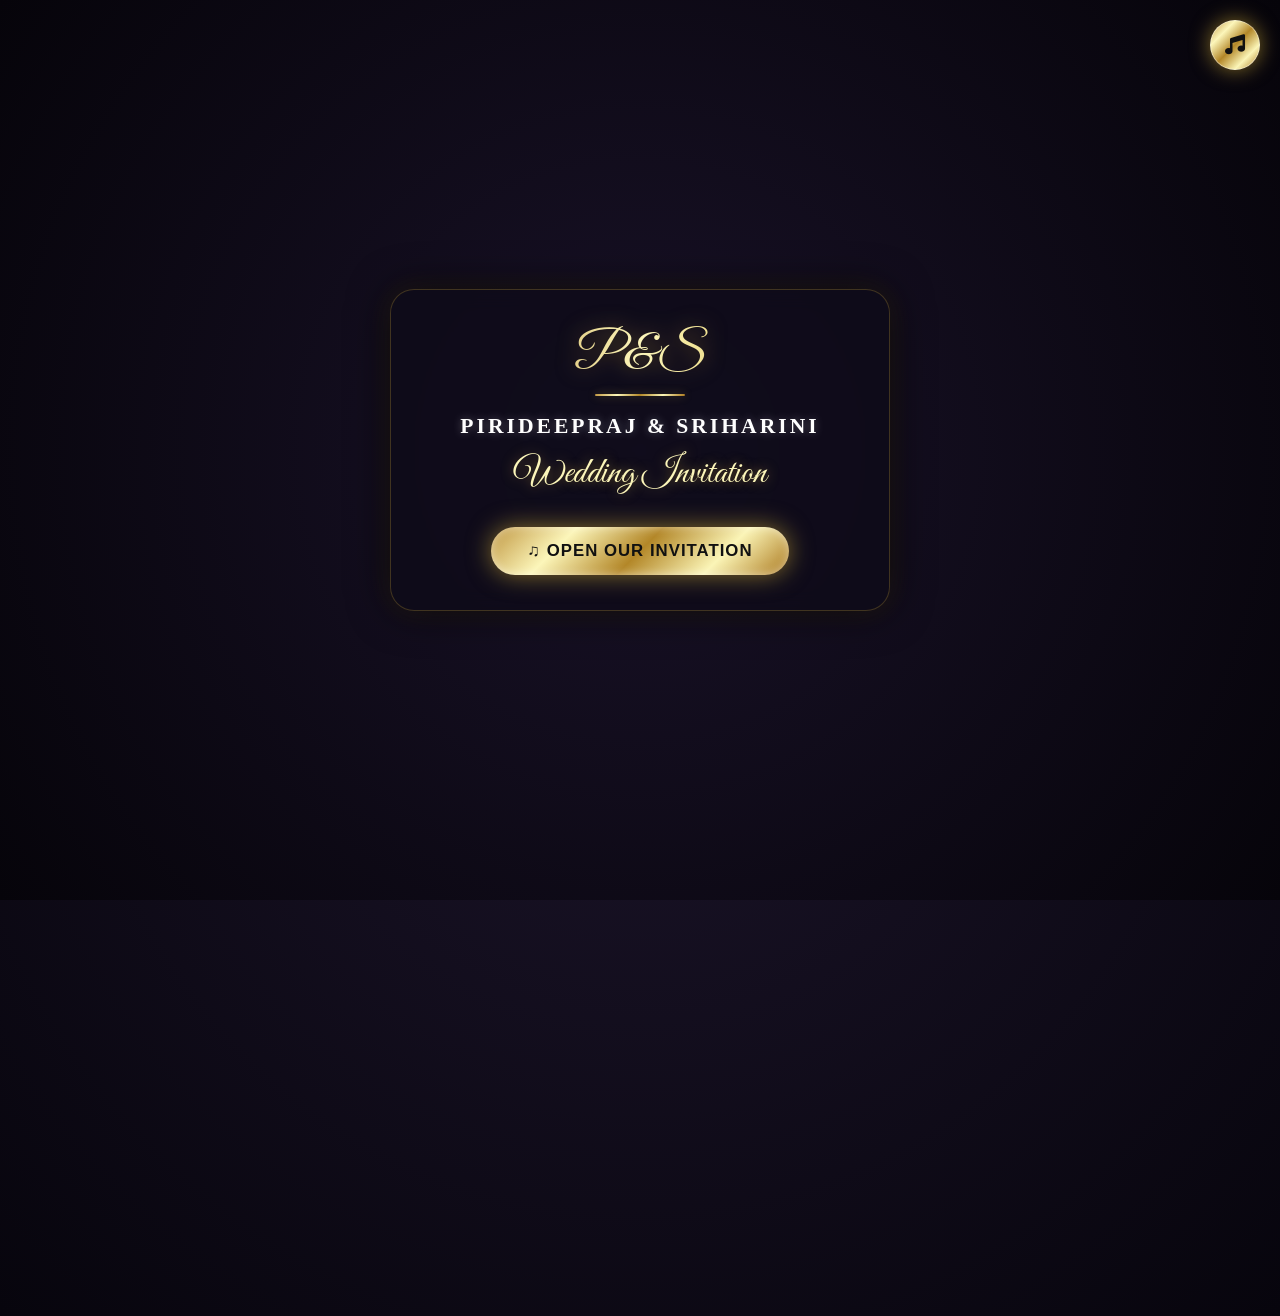
==== index.html @ b29e8da8 "Rename intex.html to index.html" ====
<!DOCTYPE html>
<html lang="en">
<head>
    <meta charset="UTF-8">
    <meta name="viewport" content="width=device-width, initial-scale=1.0">
    <title>PIRIDEEPRAJ & SRIHARINI Wedding Invitation</title>
    
    <!-- Font Awesome Icons -->
    <link rel="stylesheet" href="https://cdnjs.cloudflare.com/ajax/libs/font-awesome/6.4.0/css/all.min.css">
    
    <!-- Google Fonts -->
    <link rel="preconnect" href="https://fonts.googleapis.com">
    <link rel="preconnect" href="https://fonts.gstatic.com" crossorigin>
    <link href="https://fonts.googleapis.com/css2?family=Great+Vibes&display=swap" rel="stylesheet">
    <style>
        :root {
            --gold-primary: #d4af37;
            --gold-light: #fcf6ba;
            --gold-gradient: linear-gradient(135deg, #bf953f, #fcf6ba, #b38728, #fbf5b7, #aa771c);
            --gold-shimmer: linear-gradient(90deg, #aa771c 0%, #fcf6ba 25%, #d4af37 50%, #fcf6ba 75%, #aa771c 100%);
            --dark-bg: #07050d;
            --card-bg: rgba(18, 14, 32, 0.94);
            --text-color: #ffffff;
            --accent-red: #ff3366;
        }

        * {
            margin: 0;
            padding: 0;
            box-sizing: border-box;
        }

        body {
            font-family: 'Montserrat', sans-serif;
            background: radial-gradient(circle at center, #1b1429 0%, var(--dark-bg) 100%);
            color: var(--text-color);
            min-height: 100vh;
            display: flex;
            justify-content: center;
            align-items: center;
            position: relative;
            overflow-x: hidden;
            padding: 30px 15px;
        }

        /* Golden Particles Canvas */
        #petal-canvas {
            position: fixed;
            top: 0;
            left: 0;
            width: 100vw;
            height: 100vh;
            z-index: 1;
            pointer-events: none;
        }

        /* Floating Music Button */
        .music-btn {
            position: fixed;
            top: 20px;
            right: 20px;
            width: 50px;
            height: 50px;
            border-radius: 50%;
            background: var(--gold-gradient);
            border: 1px solid rgba(255, 255, 255, 0.4);
            color: #111;
            font-size: 1.25rem;
            cursor: pointer;
            box-shadow: 0 0 20px rgba(212, 175, 55, 0.6);
            z-index: 100;
            display: flex;
            align-items: center;
            justify-content: center;
            transition: transform 0.3s ease, box-shadow 0.3s ease;
        }

        .music-btn:hover {
            transform: scale(1.12);
            box-shadow: 0 0 30px rgba(252, 246, 186, 0.9);
        }

        .music-btn.playing i {
            animation: rotateMusic 3.5s linear infinite;
        }

        @keyframes rotateMusic {
            100% { transform: rotate(360deg); }
        }

        /* --------------------------------------------------
           1. OPENING COVER / INTRO SCREEN
        -------------------------------------------------- */
        #weddingIntro {
            position: fixed;
            top: 0;
            left: 0;
            width: 100vw;
            height: 100vh;
            background: radial-gradient(circle at center, #191228 0%, #06040a 100%);
            display: flex;
            justify-content: center;
            align-items: center;
            z-index: 50;
            transition: opacity 0.9s ease, visibility 0.9s ease;
        }

        #weddingIntro.hidden {
            opacity: 0;
            visibility: hidden;
            pointer-events: none;
        }

        .intro-box {
            text-align: center;
            padding: 35px 25px;
            max-width: 500px;
            width: 90%;
            animation: fadeInZoom 1.2s cubic-bezier(0.16, 1, 0.3, 1);
            border: 1px solid rgba(212, 175, 55, 0.25);
            background: rgba(14, 11, 25, 0.75);
            border-radius: 24px;
            backdrop-filter: blur(10px);
            box-shadow: 0 0 40px rgba(0, 0, 0, 0.8), 0 0 25px rgba(212, 175, 55, 0.15);
        }

        @keyframes fadeInZoom {
            from { opacity: 0; transform: scale(0.88); }
            to { opacity: 1; transform: scale(1); }
        }

        /* MEDIUM SIZE INITIALS */
        .intro-initials {
            font-family: 'Great Vibes', cursive;
            font-size: 3.2rem; /* Adjusted to perfect medium size */
            letter-spacing: 2px;
            background: var(--gold-shimmer);
            background-size: 200% auto;
            -webkit-background-clip: text;
            -webkit-text-fill-color: transparent;
            animation: goldFlow 4s linear infinite;
            filter: drop-shadow(0 0 10px rgba(212, 175, 55, 0.5));
            line-height: 1.2;
            margin-bottom: 8px;
        }

        .intro-gold-line {
            width: 90px;
            height: 1.5px;
            background: var(--gold-gradient);
            margin: 0 auto 18px auto;
            border-radius: 2px;
            box-shadow: 0 0 8px rgba(212, 175, 55, 0.4);
        }

        .intro-couple-names {
            font-family: 'Cinzel', serif;
            font-size: 1.35rem;
            letter-spacing: 3px;
            color: #ffffff;
            margin-bottom: 12px;
            font-weight: 700;
            text-shadow: 0 0 10px rgba(255, 255, 255, 0.3);
        }

        .intro-invitation-text {
            font-family: 'Great Vibes', cursive;
            font-size: 2.3rem;
            color: var(--gold-light);
            margin-bottom: 30px;
            text-shadow: 0 0 12px rgba(212, 175, 55, 0.5);
        }

        .open-invite-btn {
            background: var(--gold-gradient);
            color: #111;
            border: none;
            padding: 14px 36px;
            font-size: 1.05rem;
            font-weight: 700;
            border-radius: 40px;
            cursor: pointer;
            box-shadow: 0 0 25px rgba(212, 175, 55, 0.6), inset 0 0 10px rgba(255, 255, 255, 0.5);
            transition: all 0.35s ease;
            font-family: 'Montserrat', sans-serif;
            letter-spacing: 1px;
            text-transform: uppercase;
        }

        .open-invite-btn:hover {
            transform: scale(1.06) translateY(-2px);
            box-shadow: 0 0 40px rgba(252, 246, 186, 0.95);
        }

        /* --------------------------------------------------
           2. MAIN INVITATION CARD
        -------------------------------------------------- */
        .card {
            position: relative;
            z-index: 10;
            width: 100%;
            max-width: 580px;
            background: var(--card-bg);
            backdrop-filter: blur(16px);
            -webkit-backdrop-filter: blur(16px);
            border: 1.5px solid rgba(212, 175, 55, 0.4);
            border-radius: 24px;
            padding: 45px 25px;
            text-align: center;
            box-shadow: 0 20px 50px rgba(0, 0, 0, 0.85), 0 0 35px rgba(212, 175, 55, 0.25);
            opacity: 0;
            transform: translateY(35px);
            transition: opacity 1s ease 0.3s, transform 1s ease 0.3s;
        }

        .card.show {
            opacity: 1;
            transform: translateY(0);
        }

        .WELCOME {
            font-family: 'Cinzel', serif;
            letter-spacing: 6px;
            font-size: 1.1rem;
            color: var(--gold-light);
            margin-bottom: 15px;
            text-shadow: 0 0 10px rgba(212, 175, 55, 0.4);
        }

        .initials-badge {
            display: inline-flex;
            align-items: center;
            gap: 16px;
            font-family: 'Cinzel', serif;
            font-size: 2.2rem;
            font-weight: 900;
            background: var(--gold-shimmer);
            background-size: 200% auto;
            -webkit-background-clip: text;
            -webkit-text-fill-color: transparent;
            animation: goldFlow 3s linear infinite;
            margin-bottom: 25px;
        }

        /* COUPLE NAME: GOLD SHOWER GLOW & WAVE ANIMATION */
        .couple-name {
            font-family: 'Cinzel', serif;
            font-size: 1.75rem;
            font-weight: 700;
            letter-spacing: 2px;
            display: inline-block;
            background: var(--gold-shimmer);
            background-size: 200% auto;
            -webkit-background-clip: text;
            -webkit-text-fill-color: transparent;
            animation: goldFlow 4s linear infinite, waveMotion 3s ease-in-out infinite alternate;
            filter: drop-shadow(0 0 12px rgba(212, 175, 55, 0.75));
        }

        .couple-details h1:nth-of-type(2) {
            animation-delay: 0.5s;
        }

        @keyframes waveMotion {
            0% {
                transform: translateY(0px) scale(1);
            }
            50% {
                transform: translateY(-4px) scale(1.02);
            }
            100% {
                transform: translateY(2px) scale(0.99);
            }
        }

        @keyframes goldFlow {
            0% { background-position: 0% center; }
            100% { background-position: 200% center; }
        }

        .job-title {
            font-size: 0.85rem;
            letter-spacing: 3px;
            color: #d1c7e0;
            margin-top: 6px;
            font-weight: 500;
        }

        /* HEART ICON: LIGHT BLINK & PULSE */
        .heart-icon, .heart {
            color: var(--accent-red);
            display: inline-block;
            animation: heartLightBlink 1.4s infinite ease-in-out;
        }

        .heart-icon {
            font-size: 1.5rem;
        }

        .heart-divider {
            margin: 18px 0;
        }

        .heart-divider .heart {
            font-size: 1.8rem;
        }

        @keyframes heartLightBlink {
            0%, 100% {
                opacity: 0.35;
                transform: scale(0.92);
                filter: drop-shadow(0 0 2px rgba(255, 51, 102, 0.3));
            }
            50% {
                opacity: 1;
                transform: scale(1.25);
                filter: drop-shadow(0 0 14px #ff3366) drop-shadow(0 0 25px rgba(255, 100, 150, 0.8));
            }
        }

        .divider {
            border: none;
            height: 1px;
            background: linear-gradient(90deg, transparent, rgba(212, 175, 55, 0.7), transparent);
            margin: 28px 0;
        }

        .wedding-date {
            font-family: 'Cinzel', serif;
            font-size: 1.4rem;
            color: #fff;
            margin-bottom: 22px;
            letter-spacing: 2px;
            text-shadow: 0 0 12px rgba(255, 255, 255, 0.4);
        }

        /* Countdown */
        .countdown {
            display: flex;
            justify-content: center;
            gap: 14px;
            margin-bottom: 30px;
        }

        .time-block {
            text-align: center;
        }

        .circle {
            width: 65px;
            height: 65px;
            border-radius: 50%;
            border: 2px solid var(--gold-primary);
            background: rgba(10, 7, 20, 0.65);
            display: flex;
            justify-content: center;
            align-items: center;
            font-size: 1.3rem;
            font-weight: 700;
            color: var(--gold-light);
            box-shadow: 0 0 15px rgba(212, 175, 55, 0.35), inset 0 0 8px rgba(212, 175, 55, 0.2);
        }

        .time-block p {
            font-size: 0.72rem;
            margin-top: 8px;
            color: #ccc;
            text-transform: uppercase;
            letter-spacing: 1.5px;
        }

        /* Celebration Timeline */
        .celebration h2 {
            font-family: 'Cinzel', serif;
            color: var(--gold-light);
            font-size: 1.45rem;
            margin-bottom: 22px;
            letter-spacing: 1.5px;
        }

        .events-grid {
            display: flex;
            flex-direction: column;
            gap: 15px;
            margin-bottom: 30px;
        }

        .event-card {
            background: rgba(255, 255, 255, 0.03);
            border: 1px solid rgba(212, 175, 55, 0.3);
            border-radius: 14px;
            padding: 18px;
            transition: all 0.3s ease;
        }

        .event-card:hover {
            transform: translateY(-3px);
            border-color: var(--gold-light);
            background: rgba(212, 175, 55, 0.06);
            box-shadow: 0 6px 20px rgba(212, 175, 55, 0.2);
        }

        .event-card h3 {
            font-family: 'Cinzel', serif;
            color: var(--gold-primary);
            font-size: 1.15rem;
            margin-bottom: 6px;
        }

        .event-date {
            font-size: 0.92rem;
            color: #f0f0f0;
            font-weight: 500;
        }

        .event-time {
            font-size: 0.85rem;
            color: #bbb;
            margin-top: 4px;
        }

        /* Action Buttons */
        .actions {
            display: flex;
            flex-wrap: wrap;
            justify-content: center;
            gap: 14px;
            margin-bottom: 30px;
        }

        .btn {
            display: inline-flex;
            align-items: center;
            gap: 10px;
            text-decoration: none;
            padding: 13px 24px;
            border-radius: 30px;
            font-size: 0.9rem;
            font-weight: 600;
            transition: all 0.3s ease;
            border: 1.5px solid var(--gold-primary);
            color: var(--gold-light);
            background: rgba(0, 0, 0, 0.3);
            box-shadow: 0 0 10px rgba(212, 175, 55, 0.2);
        }

        .btn:hover {
            background: var(--gold-primary);
            color: #0d0c1d;
            box-shadow: 0 0 20px rgba(212, 175, 55, 0.6);
            transform: translateY(-2px);
        }

        .rsvp-btn {
            border-color: #25d366;
            color: #25d366;
            box-shadow: 0 0 10px rgba(37, 211, 102, 0.2);
        }

        .rsvp-btn:hover {
            background: #25d366;
            color: #fff;
            box-shadow: 0 0 20px rgba(37, 211, 102, 0.6);
        }

        .calendar-btn {
            margin-bottom: 28px;
        }

        /* FOOTER & INFINITY EMOJI GOLDEN FLOW */
        footer {
            border-top: 1px solid rgba(212, 175, 55, 0.25);
            padding-top: 22px;
        }

        .infinity-symbol {
            display: inline-block;
            font-size: 2.2rem;
            margin-bottom: 6px;
            background: var(--gold-shimmer);
            background-size: 200% auto;
            -webkit-background-clip: text;
            -webkit-text-fill-color: transparent;
            animation: goldFlow 3s linear infinite, infinityPulse 2.5s ease-in-out infinite;
            filter: drop-shadow(0 0 12px rgba(212, 175, 55, 0.8));
        }

        @keyframes infinityPulse {
            0%, 100% {
                transform: scale(1);
            }
            50% {
                transform: scale(1.15) rotate(5deg);
            }
        }

        footer h3 {
            font-family: 'Cinzel', serif;
            font-size: 1rem;
            color: var(--gold-light);
            letter-spacing: 2px;
        }
    </style>
</head>
<body>

    <!-- Canvas for Golden Particles & Rose Petals -->
    <canvas id="petal-canvas"></canvas>

    <!-- Background Audio -->
    <audio id="weddingAudio" loop preload="auto">
        <source src="Anbil-Avan.mp3" type="audio/mpeg">
    </audio>

    <!-- Floating Music Button -->
    <button id="musicToggle" class="music-btn" aria-label="Toggle Music">
        <i id="musicIcon" class="fa-solid fa-music"></i>
    </button>

    <!-- 1. FULLSCREEN INTRO / OPENING SCREEN -->
    <div id="weddingIntro">
        <div class="intro-box">
            <div class="intro-initials">P&S</div>
            <div class="intro-gold-line"></div>
            <div class="intro-couple-names">PIRIDEEPRAJ & SRIHARINI</div>
            <div class="intro-invitation-text">Wedding Invitation</div>
            <button id="openInviteBtn" class="open-invite-btn">
                ♫ Open Our Invitation
            </button>
        </div>
    </div>

    <!-- 2. MAIN INVITATION CARD -->
    <main class="card" id="mainCard">
        <p class="WELCOME">WELCOME</p>

        <div class="initials-badge">
            <span>P</span>
            <i class="fa-solid fa-heart heart-icon"></i>
            <span>S</span>
        </div>

        <div class="couple-details">
            <h1 class="couple-name">PIRIDEEPRAJ K</h1>
            <p class="job-title">MCA, SOFTWARE ENGINEER</p>

            <div class="heart-divider">
                <span class="heart">♥</span>
            </div>

            <h1 class="couple-name">SRIHARINI R</h1>
            <p class="job-title">BCA</p>
        </div>

        <hr class="divider">
        
        <h2 class="wedding-date">00, 2026</h2>

        <!-- Countdown -->
        <div class="countdown">
            <div class="time-block">
                <div class="circle"><span id="days">00</span></div>
                <p>Days</p>
            </div>
            <div class="time-block">
                <div class="circle"><span id="hours">00</span></div>
                <p>Hours</p>
            </div>
            <div class="time-block">
                <div class="circle"><span id="minutes">00</span></div>
                <p>Minutes</p>
            </div>
            <div class="time-block">
                <div class="circle"><span id="seconds">00</span></div>
                <p>Seconds</p>
            </div>
        </div>

        <a href="https://calendar.google.com/calendar/render?action=TEMPLATE&text=Wedding+of+PIRIDEEPRAJ+%26+SRIHARINI&dates=20261120T090000/20261120T100000&details=Join+us+for+our+wedding+celebration!&location=Vallakottai+Murugan+Temple" class="btn calendar-btn" target="_blank">
            <i class="fa-regular fa-calendar-plus"></i> Add to Calendar
        </a>

        <!-- Timeline -->
        <section class="celebration">
            <h2>The Celebration</h2>
            <div class="events-grid">
                <div class="event-card">
                    <h3>Pandhakkal</h3>
                    <p class="event-date">00, 2026</p>
                    <p class="event-time">00:00 AM Onwards</p>
                </div>
                <div class="event-card">
                    <h3>Reception</h3>
                    <p class="event-date">00, 2026</p>
                    <p class="event-time">00:00 PM Onwards</p>
                </div>
                <div class="event-card">
                    <h3>Muhurtham</h3>
                    <p class="event-date">00, 2026</p>
                    <p class="event-time">00:00 AM - 00:00 AM</p>
                </div>
            </div>
        </section>

        <!-- Actions -->
        <div class="actions">
            <a href="https://maps.app.goo.gl/T8JEioCt95yrNH8LA" class="btn" target="_blank">
                <i class="fa-solid fa-location-dot"></i> Get Directions
            </a>
            <a href="https://wa.me/916379342174?text=Hi%20Pirideepraj%20%26%20Sriharini%21%20I%20am%20delighted%20to%20attend%20your%20wedding%21%20See%20you%20there." class="btn rsvp-btn" target="_blank">
                <i class="fa-brands fa-whatsapp"></i> Contact (WhatsApp)
            </a>
        </div>

        <footer>
            <div class="infinity-symbol">♾️</div>
            <h4>we con't wait celebrate with you!</h4>
            <h3>PIRIDEEPRAJ <span class="heart" style="font-size: 1rem;">❤️</span> SRIHARINI</h3>
        </footer>
    </main>

    <!-- JavaScript -->
    <script>
        document.addEventListener('DOMContentLoaded', () => {
            // --------------------------------------------------
            // 1. Golden Particles & Petal Rain
            // --------------------------------------------------
            const canvas = document.getElementById('petal-canvas');
            const ctx = canvas.getContext('2d');

            function resizeCanvas() {
                canvas.width = window.innerWidth;
                canvas.height = window.innerHeight;
            }
            resizeCanvas();
            window.addEventListener('resize', resizeCanvas);

            const particles = [];
            const particleCount = 85;

            class Particle {
                constructor() {
                    this.reset(true);
                }

                reset(initial = false) {
                    this.x = Math.random() * canvas.width;
                    this.y = initial ? Math.random() * canvas.height : -20;
                    this.size = Math.random() * 4.5 + 2;
                    this.speedY = Math.random() * 1.5 + 0.8;
                    this.speedX = Math.random() * 1 - 0.5;
                    this.opacity = Math.random() * 0.75 + 0.25;
                    this.rotation = Math.random() * 360;
                    this.rotationSpeed = Math.random() * 2 - 1;
                    this.isPetal = Math.random() > 0.72;
                }

                update() {
                    this.y += this.speedY;
                    this.x += Math.sin(this.y * 0.015) * 0.8 + this.speedX;
                    this.rotation += this.rotationSpeed;

                    if (this.y > canvas.height + 20) {
                        this.reset(false);
                    }
                }

                draw() {
                    ctx.save();
                    ctx.translate(this.x, this.y);
                    ctx.rotate((this.rotation * Math.PI) / 180);
                    ctx.globalAlpha = this.opacity;

                    if (this.isPetal) {
                        ctx.fillStyle = '#ff3366';
                        ctx.beginPath();
                        ctx.moveTo(0, 0);
                        ctx.bezierCurveTo(-this.size, -this.size * 1.5, -this.size * 2, this.size, 0, this.size * 2);
                        ctx.bezierCurveTo(this.size * 2, this.size, this.size, -this.size * 1.5, 0, 0);
                        ctx.fill();
                    } else {
                        const gradient = ctx.createRadialGradient(0, 0, 0, 0, 0, this.size);
                        gradient.addColorStop(0, '#ffffff');
                        gradient.addColorStop(0.35, '#fcf6ba');
                        gradient.addColorStop(0.7, '#d4af37');
                        gradient.addColorStop(1, 'rgba(212, 175, 55, 0)');

                        ctx.fillStyle = gradient;
                        ctx.beginPath();
                        ctx.arc(0, 0, this.size, 0, Math.PI * 2);
                        ctx.fill();
                    }

                    ctx.restore();
                }
            }

            for (let i = 0; i < particleCount; i++) {
                particles.push(new Particle());
            }

            function animate() {
                ctx.clearRect(0, 0, canvas.width, canvas.height);
                particles.forEach(p => {
                    p.update();
                    p.draw();
                });
                requestAnimationFrame(animate);
            }
            animate();

            // --------------------------------------------------
            // 2. Audio & Intro Handling
            // --------------------------------------------------
            const introScreen = document.getElementById('weddingIntro');
            const mainCard = document.getElementById('mainCard');
            const openBtn = document.getElementById('openInviteBtn');
            const audio = document.getElementById('weddingAudio');
            const musicBtn = document.getElementById('musicToggle');

            function playMusic() {
                if (audio) {
                    audio.play().then(() => {
                        musicBtn.classList.add('playing');
                    }).catch(err => {
                        console.warn("Audio autoplay blocked:", err);
                    });
                }
            }

            openBtn.addEventListener('click', () => {
                introScreen.classList.add('hidden');
                mainCard.classList.add('show');
                playMusic();
            });

            musicBtn.addEventListener('click', () => {
                if (!audio) return;
                if (audio.paused) {
                    playMusic();
                } else {
                    audio.pause();
                    musicBtn.classList.remove('playing');
                }
            });

            // --------------------------------------------------
            // 3. Target Date Countdown (2026-11-20)
            // --------------------------------------------------
            const targetDate = new Date('2026-11-20T09:00:00').getTime();

            function updateTimer() {
                const now = new Date().getTime();
                const diff = targetDate - now;

                if (diff > 0) {
                    const d = Math.floor(diff / (1000 * 60 * 60 * 24));
                    const h = Math.floor((diff % (1000 * 60 * 60 * 24)) / (1000 * 60 * 60));
                    const m = Math.floor((diff % (1000 * 60 * 60)) / (1000 * 60));
                    const s = Math.floor((diff % (1000 * 60)) / 1000);

                    document.getElementById('days').innerText = String(d).padStart(2, '0');
                    document.getElementById('hours').innerText = String(h).padStart(2, '0');
                    document.getElementById('minutes').innerText = String(m).padStart(2, '0');
                    document.getElementById('seconds').innerText = String(s).padStart(2, '0');
                } else {
                    document.getElementById('days').innerText = '00';
                    document.getElementById('hours').innerText = '00';
                    document.getElementById('minutes').innerText = '00';
                    document.getElementById('seconds').innerText = '00';
                }
            }

            setInterval(updateTimer, 1000);
            updateTimer();
        });
    </script>
</body>
</html>
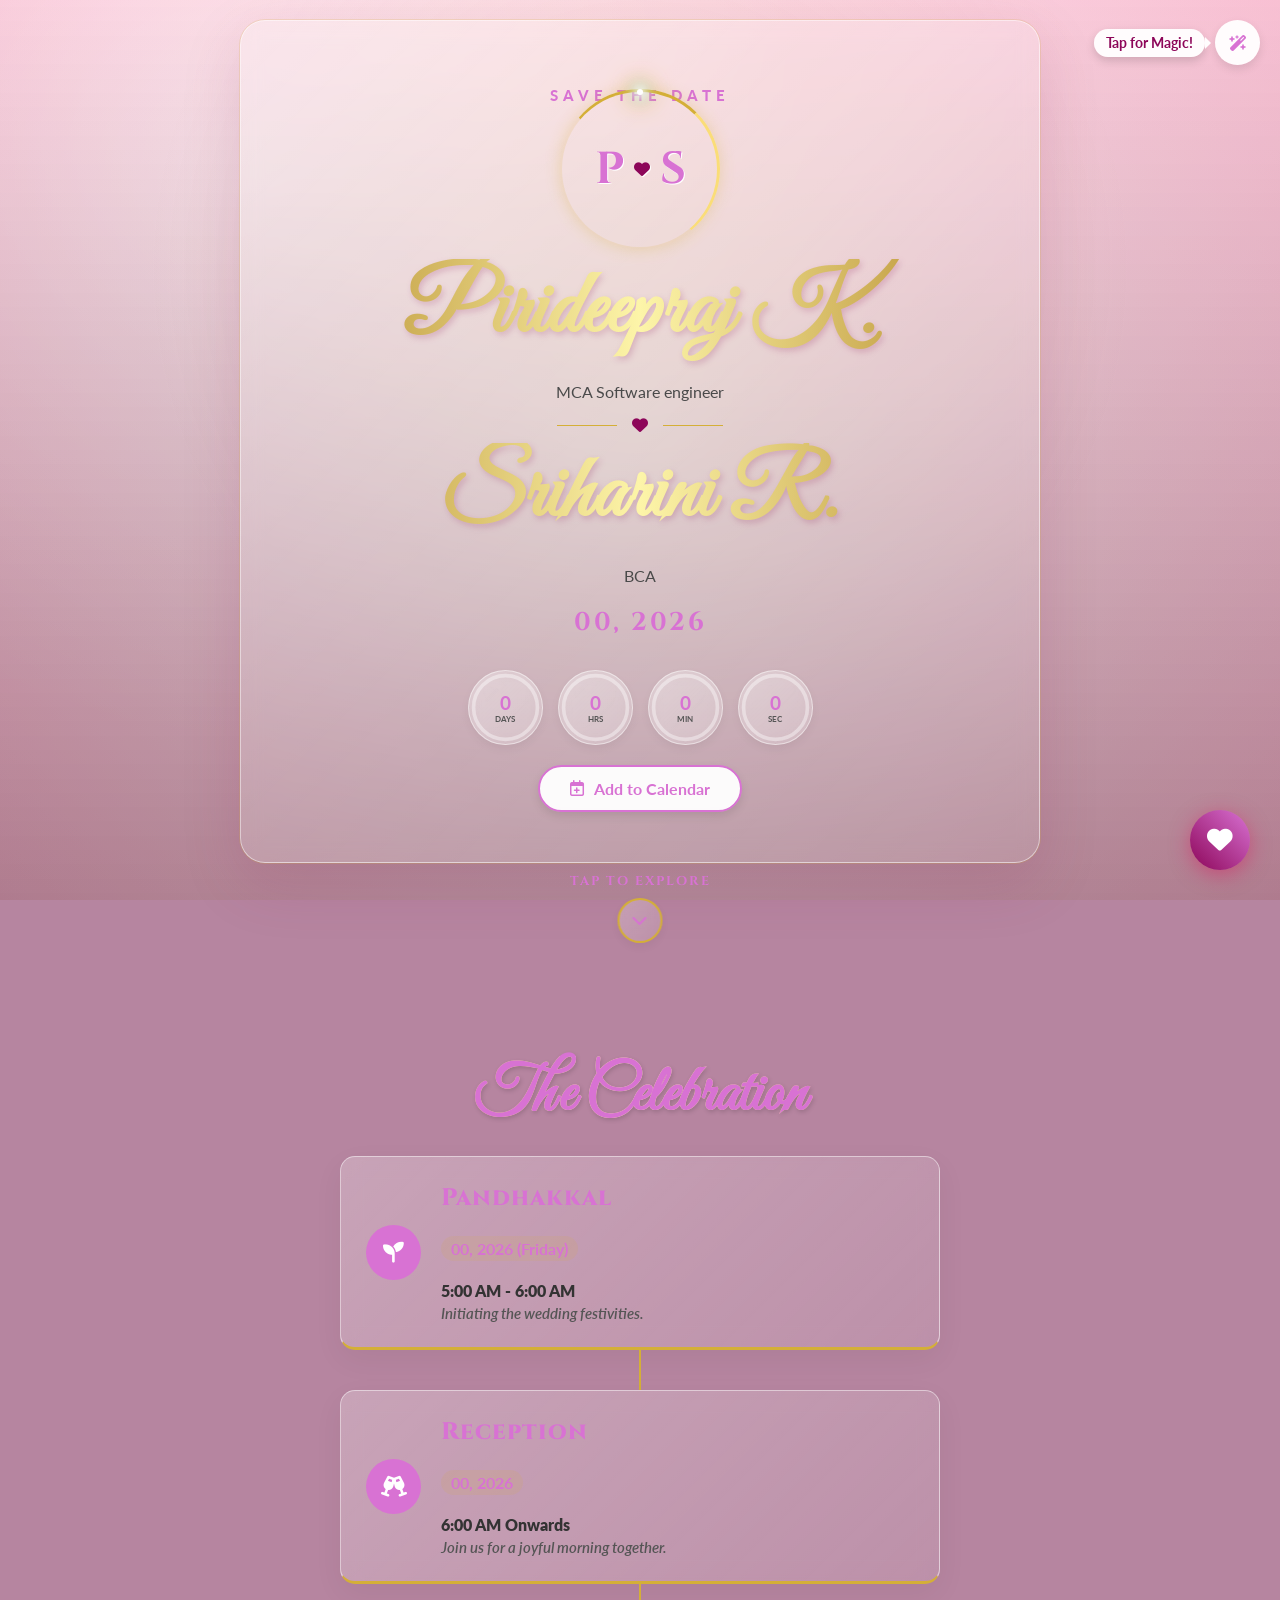
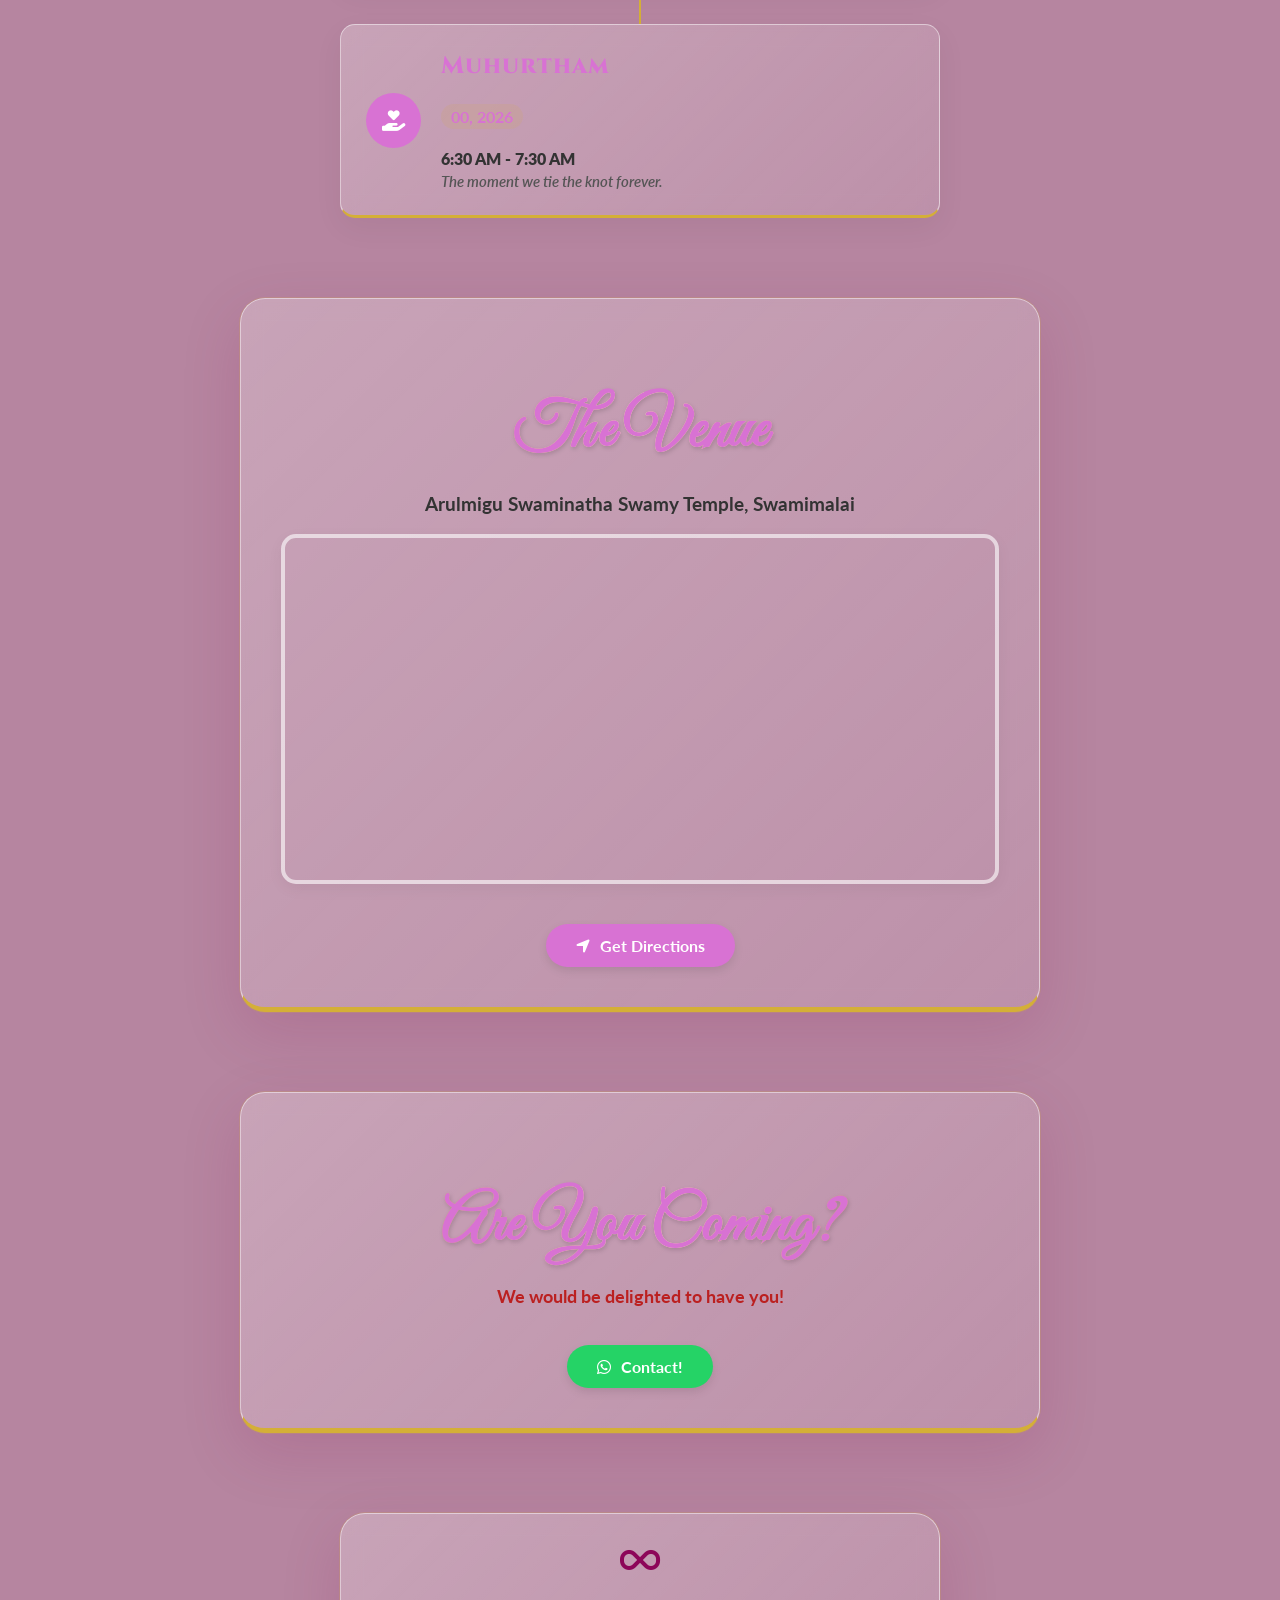
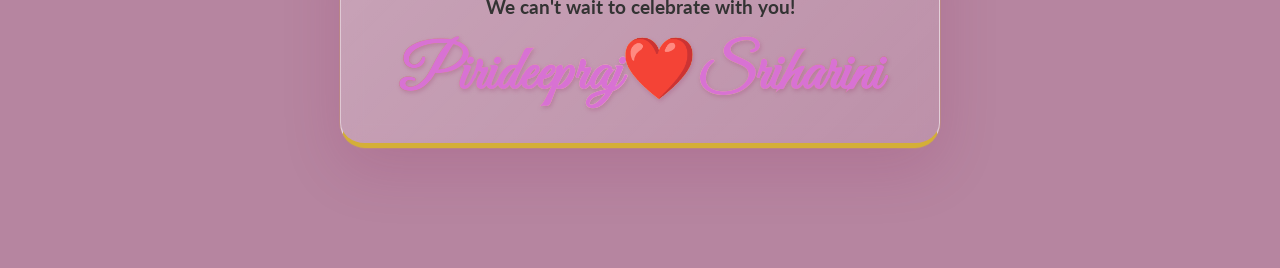
==== commit f223956a: "Add files via upload" ====
--- a/index.html
+++ b/index.html
@@ -1,779 +1,358 @@
-<!DOCTYPE html>
-<html lang="en">
-<head>
-    <meta charset="UTF-8">
-    <meta name="viewport" content="width=device-width, initial-scale=1.0">
-    <title>PIRIDEEPRAJ & SRIHARINI Wedding Invitation</title>
-    
-    <!-- Font Awesome Icons -->
-    <link rel="stylesheet" href="https://cdnjs.cloudflare.com/ajax/libs/font-awesome/6.4.0/css/all.min.css">
-    
-    <!-- Google Fonts -->
-    <link rel="preconnect" href="https://fonts.googleapis.com">
-    <link rel="preconnect" href="https://fonts.gstatic.com" crossorigin>
-    <link href="https://fonts.googleapis.com/css2?family=Great+Vibes&display=swap" rel="stylesheet">
-    <style>
-        :root {
-            --gold-primary: #d4af37;
-            --gold-light: #fcf6ba;
-            --gold-gradient: linear-gradient(135deg, #bf953f, #fcf6ba, #b38728, #fbf5b7, #aa771c);
-            --gold-shimmer: linear-gradient(90deg, #aa771c 0%, #fcf6ba 25%, #d4af37 50%, #fcf6ba 75%, #aa771c 100%);
-            --dark-bg: #07050d;
-            --card-bg: rgba(18, 14, 32, 0.94);
-            --text-color: #ffffff;
-            --accent-red: #ff3366;
-        }
-
-        * {
-            margin: 0;
-            padding: 0;
-            box-sizing: border-box;
-        }
-
-        body {
-            font-family: 'Montserrat', sans-serif;
-            background: radial-gradient(circle at center, #1b1429 0%, var(--dark-bg) 100%);
-            color: var(--text-color);
-            min-height: 100vh;
-            display: flex;
-            justify-content: center;
-            align-items: center;
-            position: relative;
-            overflow-x: hidden;
-            padding: 30px 15px;
-        }
-
-        /* Golden Particles Canvas */
-        #petal-canvas {
-            position: fixed;
-            top: 0;
-            left: 0;
-            width: 100vw;
-            height: 100vh;
-            z-index: 1;
-            pointer-events: none;
-        }
-
-        /* Floating Music Button */
-        .music-btn {
-            position: fixed;
-            top: 20px;
-            right: 20px;
-            width: 50px;
-            height: 50px;
-            border-radius: 50%;
-            background: var(--gold-gradient);
-            border: 1px solid rgba(255, 255, 255, 0.4);
-            color: #111;
-            font-size: 1.25rem;
-            cursor: pointer;
-            box-shadow: 0 0 20px rgba(212, 175, 55, 0.6);
-            z-index: 100;
-            display: flex;
-            align-items: center;
-            justify-content: center;
-            transition: transform 0.3s ease, box-shadow 0.3s ease;
-        }
-
-        .music-btn:hover {
-            transform: scale(1.12);
-            box-shadow: 0 0 30px rgba(252, 246, 186, 0.9);
-        }
-
-        .music-btn.playing i {
-            animation: rotateMusic 3.5s linear infinite;
-        }
-
-        @keyframes rotateMusic {
-            100% { transform: rotate(360deg); }
-        }
-
-        /* --------------------------------------------------
-           1. OPENING COVER / INTRO SCREEN
-        -------------------------------------------------- */
-        #weddingIntro {
-            position: fixed;
-            top: 0;
-            left: 0;
-            width: 100vw;
-            height: 100vh;
-            background: radial-gradient(circle at center, #191228 0%, #06040a 100%);
-            display: flex;
-            justify-content: center;
-            align-items: center;
-            z-index: 50;
-            transition: opacity 0.9s ease, visibility 0.9s ease;
-        }
-
-        #weddingIntro.hidden {
-            opacity: 0;
-            visibility: hidden;
-            pointer-events: none;
-        }
-
-        .intro-box {
-            text-align: center;
-            padding: 35px 25px;
-            max-width: 500px;
-            width: 90%;
-            animation: fadeInZoom 1.2s cubic-bezier(0.16, 1, 0.3, 1);
-            border: 1px solid rgba(212, 175, 55, 0.25);
-            background: rgba(14, 11, 25, 0.75);
-            border-radius: 24px;
-            backdrop-filter: blur(10px);
-            box-shadow: 0 0 40px rgba(0, 0, 0, 0.8), 0 0 25px rgba(212, 175, 55, 0.15);
-        }
-
-        @keyframes fadeInZoom {
-            from { opacity: 0; transform: scale(0.88); }
-            to { opacity: 1; transform: scale(1); }
-        }
-
-        /* MEDIUM SIZE INITIALS */
-        .intro-initials {
-            font-family: 'Great Vibes', cursive;
-            font-size: 3.2rem; /* Adjusted to perfect medium size */
-            letter-spacing: 2px;
-            background: var(--gold-shimmer);
-            background-size: 200% auto;
-            -webkit-background-clip: text;
-            -webkit-text-fill-color: transparent;
-            animation: goldFlow 4s linear infinite;
-            filter: drop-shadow(0 0 10px rgba(212, 175, 55, 0.5));
-            line-height: 1.2;
-            margin-bottom: 8px;
-        }
-
-        .intro-gold-line {
-            width: 90px;
-            height: 1.5px;
-            background: var(--gold-gradient);
-            margin: 0 auto 18px auto;
-            border-radius: 2px;
-            box-shadow: 0 0 8px rgba(212, 175, 55, 0.4);
-        }
-
-        .intro-couple-names {
-            font-family: 'Cinzel', serif;
-            font-size: 1.35rem;
-            letter-spacing: 3px;
-            color: #ffffff;
-            margin-bottom: 12px;
-            font-weight: 700;
-            text-shadow: 0 0 10px rgba(255, 255, 255, 0.3);
-        }
-
-        .intro-invitation-text {
-            font-family: 'Great Vibes', cursive;
-            font-size: 2.3rem;
-            color: var(--gold-light);
-            margin-bottom: 30px;
-            text-shadow: 0 0 12px rgba(212, 175, 55, 0.5);
-        }
-
-        .open-invite-btn {
-            background: var(--gold-gradient);
-            color: #111;
-            border: none;
-            padding: 14px 36px;
-            font-size: 1.05rem;
-            font-weight: 700;
-            border-radius: 40px;
-            cursor: pointer;
-            box-shadow: 0 0 25px rgba(212, 175, 55, 0.6), inset 0 0 10px rgba(255, 255, 255, 0.5);
-            transition: all 0.35s ease;
-            font-family: 'Montserrat', sans-serif;
-            letter-spacing: 1px;
-            text-transform: uppercase;
-        }
-
-        .open-invite-btn:hover {
-            transform: scale(1.06) translateY(-2px);
-            box-shadow: 0 0 40px rgba(252, 246, 186, 0.95);
-        }
-
-        /* --------------------------------------------------
-           2. MAIN INVITATION CARD
-        -------------------------------------------------- */
-        .card {
-            position: relative;
-            z-index: 10;
-            width: 100%;
-            max-width: 580px;
-            background: var(--card-bg);
-            backdrop-filter: blur(16px);
-            -webkit-backdrop-filter: blur(16px);
-            border: 1.5px solid rgba(212, 175, 55, 0.4);
-            border-radius: 24px;
-            padding: 45px 25px;
-            text-align: center;
-            box-shadow: 0 20px 50px rgba(0, 0, 0, 0.85), 0 0 35px rgba(212, 175, 55, 0.25);
-            opacity: 0;
-            transform: translateY(35px);
-            transition: opacity 1s ease 0.3s, transform 1s ease 0.3s;
-        }
-
-        .card.show {
-            opacity: 1;
-            transform: translateY(0);
-        }
-
-        .WELCOME {
-            font-family: 'Cinzel', serif;
-            letter-spacing: 6px;
-            font-size: 1.1rem;
-            color: var(--gold-light);
-            margin-bottom: 15px;
-            text-shadow: 0 0 10px rgba(212, 175, 55, 0.4);
-        }
-
-        .initials-badge {
-            display: inline-flex;
-            align-items: center;
-            gap: 16px;
-            font-family: 'Cinzel', serif;
-            font-size: 2.2rem;
-            font-weight: 900;
-            background: var(--gold-shimmer);
-            background-size: 200% auto;
-            -webkit-background-clip: text;
-            -webkit-text-fill-color: transparent;
-            animation: goldFlow 3s linear infinite;
-            margin-bottom: 25px;
-        }
-
-        /* COUPLE NAME: GOLD SHOWER GLOW & WAVE ANIMATION */
-        .couple-name {
-            font-family: 'Cinzel', serif;
-            font-size: 1.75rem;
-            font-weight: 700;
-            letter-spacing: 2px;
-            display: inline-block;
-            background: var(--gold-shimmer);
-            background-size: 200% auto;
-            -webkit-background-clip: text;
-            -webkit-text-fill-color: transparent;
-            animation: goldFlow 4s linear infinite, waveMotion 3s ease-in-out infinite alternate;
-            filter: drop-shadow(0 0 12px rgba(212, 175, 55, 0.75));
-        }
-
-        .couple-details h1:nth-of-type(2) {
-            animation-delay: 0.5s;
-        }
-
-        @keyframes waveMotion {
-            0% {
-                transform: translateY(0px) scale(1);
-            }
-            50% {
-                transform: translateY(-4px) scale(1.02);
-            }
-            100% {
-                transform: translateY(2px) scale(0.99);
-            }
-        }
-
-        @keyframes goldFlow {
-            0% { background-position: 0% center; }
-            100% { background-position: 200% center; }
-        }
-
-        .job-title {
-            font-size: 0.85rem;
-            letter-spacing: 3px;
-            color: #d1c7e0;
-            margin-top: 6px;
-            font-weight: 500;
-        }
-
-        /* HEART ICON: LIGHT BLINK & PULSE */
-        .heart-icon, .heart {
-            color: var(--accent-red);
-            display: inline-block;
-            animation: heartLightBlink 1.4s infinite ease-in-out;
-        }
-
-        .heart-icon {
-            font-size: 1.5rem;
-        }
-
-        .heart-divider {
-            margin: 18px 0;
-        }
-
-        .heart-divider .heart {
-            font-size: 1.8rem;
-        }
-
-        @keyframes heartLightBlink {
-            0%, 100% {
-                opacity: 0.35;
-                transform: scale(0.92);
-                filter: drop-shadow(0 0 2px rgba(255, 51, 102, 0.3));
-            }
-            50% {
-                opacity: 1;
-                transform: scale(1.25);
-                filter: drop-shadow(0 0 14px #ff3366) drop-shadow(0 0 25px rgba(255, 100, 150, 0.8));
-            }
-        }
-
-        .divider {
-            border: none;
-            height: 1px;
-            background: linear-gradient(90deg, transparent, rgba(212, 175, 55, 0.7), transparent);
-            margin: 28px 0;
-        }
-
-        .wedding-date {
-            font-family: 'Cinzel', serif;
-            font-size: 1.4rem;
-            color: #fff;
-            margin-bottom: 22px;
-            letter-spacing: 2px;
-            text-shadow: 0 0 12px rgba(255, 255, 255, 0.4);
-        }
-
-        /* Countdown */
-        .countdown {
-            display: flex;
-            justify-content: center;
-            gap: 14px;
-            margin-bottom: 30px;
-        }
-
-        .time-block {
-            text-align: center;
-        }
-
-        .circle {
-            width: 65px;
-            height: 65px;
-            border-radius: 50%;
-            border: 2px solid var(--gold-primary);
-            background: rgba(10, 7, 20, 0.65);
-            display: flex;
-            justify-content: center;
-            align-items: center;
-            font-size: 1.3rem;
-            font-weight: 700;
-            color: var(--gold-light);
-            box-shadow: 0 0 15px rgba(212, 175, 55, 0.35), inset 0 0 8px rgba(212, 175, 55, 0.2);
-        }
-
-        .time-block p {
-            font-size: 0.72rem;
-            margin-top: 8px;
-            color: #ccc;
-            text-transform: uppercase;
-            letter-spacing: 1.5px;
-        }
-
-        /* Celebration Timeline */
-        .celebration h2 {
-            font-family: 'Cinzel', serif;
-            color: var(--gold-light);
-            font-size: 1.45rem;
-            margin-bottom: 22px;
-            letter-spacing: 1.5px;
-        }
-
-        .events-grid {
-            display: flex;
-            flex-direction: column;
-            gap: 15px;
-            margin-bottom: 30px;
-        }
-
-        .event-card {
-            background: rgba(255, 255, 255, 0.03);
-            border: 1px solid rgba(212, 175, 55, 0.3);
-            border-radius: 14px;
-            padding: 18px;
-            transition: all 0.3s ease;
-        }
-
-        .event-card:hover {
-            transform: translateY(-3px);
-            border-color: var(--gold-light);
-            background: rgba(212, 175, 55, 0.06);
-            box-shadow: 0 6px 20px rgba(212, 175, 55, 0.2);
-        }
-
-        .event-card h3 {
-            font-family: 'Cinzel', serif;
-            color: var(--gold-primary);
-            font-size: 1.15rem;
-            margin-bottom: 6px;
-        }
-
-        .event-date {
-            font-size: 0.92rem;
-            color: #f0f0f0;
-            font-weight: 500;
-        }
-
-        .event-time {
-            font-size: 0.85rem;
-            color: #bbb;
-            margin-top: 4px;
-        }
-
-        /* Action Buttons */
-        .actions {
-            display: flex;
-            flex-wrap: wrap;
-            justify-content: center;
-            gap: 14px;
-            margin-bottom: 30px;
-        }
-
-        .btn {
-            display: inline-flex;
-            align-items: center;
-            gap: 10px;
-            text-decoration: none;
-            padding: 13px 24px;
-            border-radius: 30px;
-            font-size: 0.9rem;
-            font-weight: 600;
-            transition: all 0.3s ease;
-            border: 1.5px solid var(--gold-primary);
-            color: var(--gold-light);
-            background: rgba(0, 0, 0, 0.3);
-            box-shadow: 0 0 10px rgba(212, 175, 55, 0.2);
-        }
-
-        .btn:hover {
-            background: var(--gold-primary);
-            color: #0d0c1d;
-            box-shadow: 0 0 20px rgba(212, 175, 55, 0.6);
-            transform: translateY(-2px);
-        }
-
-        .rsvp-btn {
-            border-color: #25d366;
-            color: #25d366;
-            box-shadow: 0 0 10px rgba(37, 211, 102, 0.2);
-        }
-
-        .rsvp-btn:hover {
-            background: #25d366;
-            color: #fff;
-            box-shadow: 0 0 20px rgba(37, 211, 102, 0.6);
-        }
-
-        .calendar-btn {
-            margin-bottom: 28px;
-        }
-
-        /* FOOTER & INFINITY EMOJI GOLDEN FLOW */
-        footer {
-            border-top: 1px solid rgba(212, 175, 55, 0.25);
-            padding-top: 22px;
-        }
-
-        .infinity-symbol {
-            display: inline-block;
-            font-size: 2.2rem;
-            margin-bottom: 6px;
-            background: var(--gold-shimmer);
-            background-size: 200% auto;
-            -webkit-background-clip: text;
-            -webkit-text-fill-color: transparent;
-            animation: goldFlow 3s linear infinite, infinityPulse 2.5s ease-in-out infinite;
-            filter: drop-shadow(0 0 12px rgba(212, 175, 55, 0.8));
-        }
-
-        @keyframes infinityPulse {
-            0%, 100% {
-                transform: scale(1);
-            }
-            50% {
-                transform: scale(1.15) rotate(5deg);
-            }
-        }
-
-        footer h3 {
-            font-family: 'Cinzel', serif;
-            font-size: 1rem;
-            color: var(--gold-light);
-            letter-spacing: 2px;
-        }
-    </style>
-</head>
-<body>
-
-    <!-- Canvas for Golden Particles & Rose Petals -->
-    <canvas id="petal-canvas"></canvas>
-
-    <!-- Background Audio -->
-    <audio id="weddingAudio" loop preload="auto">
-        <source src="Anbil-Avan.mp3" type="audio/mpeg">
-    </audio>
-
-    <!-- Floating Music Button -->
-    <button id="musicToggle" class="music-btn" aria-label="Toggle Music">
-        <i id="musicIcon" class="fa-solid fa-music"></i>
-    </button>
-
-    <!-- 1. FULLSCREEN INTRO / OPENING SCREEN -->
-    <div id="weddingIntro">
-        <div class="intro-box">
-            <div class="intro-initials">P&S</div>
-            <div class="intro-gold-line"></div>
-            <div class="intro-couple-names">PIRIDEEPRAJ & SRIHARINI</div>
-            <div class="intro-invitation-text">Wedding Invitation</div>
-            <button id="openInviteBtn" class="open-invite-btn">
-                ♫ Open Our Invitation
-            </button>
-        </div>
-    </div>
-
-    <!-- 2. MAIN INVITATION CARD -->
-    <main class="card" id="mainCard">
-        <p class="WELCOME">WELCOME</p>
-
-        <div class="initials-badge">
-            <span>P</span>
-            <i class="fa-solid fa-heart heart-icon"></i>
-            <span>S</span>
-        </div>
-
-        <div class="couple-details">
-            <h1 class="couple-name">PIRIDEEPRAJ K</h1>
-            <p class="job-title">MCA, SOFTWARE ENGINEER</p>
-
-            <div class="heart-divider">
-                <span class="heart">♥</span>
-            </div>
-
-            <h1 class="couple-name">SRIHARINI R</h1>
-            <p class="job-title">BCA</p>
-        </div>
-
-        <hr class="divider">
-        
-        <h2 class="wedding-date">00, 2026</h2>
-
-        <!-- Countdown -->
-        <div class="countdown">
-            <div class="time-block">
-                <div class="circle"><span id="days">00</span></div>
-                <p>Days</p>
-            </div>
-            <div class="time-block">
-                <div class="circle"><span id="hours">00</span></div>
-                <p>Hours</p>
-            </div>
-            <div class="time-block">
-                <div class="circle"><span id="minutes">00</span></div>
-                <p>Minutes</p>
-            </div>
-            <div class="time-block">
-                <div class="circle"><span id="seconds">00</span></div>
-                <p>Seconds</p>
-            </div>
-        </div>
-
-        <a href="https://calendar.google.com/calendar/render?action=TEMPLATE&text=Wedding+of+PIRIDEEPRAJ+%26+SRIHARINI&dates=20261120T090000/20261120T100000&details=Join+us+for+our+wedding+celebration!&location=Vallakottai+Murugan+Temple" class="btn calendar-btn" target="_blank">
-            <i class="fa-regular fa-calendar-plus"></i> Add to Calendar
-        </a>
-
-        <!-- Timeline -->
-        <section class="celebration">
-            <h2>The Celebration</h2>
-            <div class="events-grid">
-                <div class="event-card">
-                    <h3>Pandhakkal</h3>
-                    <p class="event-date">00, 2026</p>
-                    <p class="event-time">00:00 AM Onwards</p>
-                </div>
-                <div class="event-card">
-                    <h3>Reception</h3>
-                    <p class="event-date">00, 2026</p>
-                    <p class="event-time">00:00 PM Onwards</p>
-                </div>
-                <div class="event-card">
-                    <h3>Muhurtham</h3>
-                    <p class="event-date">00, 2026</p>
-                    <p class="event-time">00:00 AM - 00:00 AM</p>
-                </div>
-            </div>
-        </section>
-
-        <!-- Actions -->
-        <div class="actions">
-            <a href="https://maps.app.goo.gl/T8JEioCt95yrNH8LA" class="btn" target="_blank">
-                <i class="fa-solid fa-location-dot"></i> Get Directions
-            </a>
-            <a href="https://wa.me/916379342174?text=Hi%20Pirideepraj%20%26%20Sriharini%21%20I%20am%20delighted%20to%20attend%20your%20wedding%21%20See%20you%20there." class="btn rsvp-btn" target="_blank">
-                <i class="fa-brands fa-whatsapp"></i> Contact (WhatsApp)
-            </a>
-        </div>
-
-        <footer>
-            <div class="infinity-symbol">♾️</div>
-            <h4>we con't wait celebrate with you!</h4>
-            <h3>PIRIDEEPRAJ <span class="heart" style="font-size: 1rem;">❤️</span> SRIHARINI</h3>
-        </footer>
-    </main>
-
-    <!-- JavaScript -->
-    <script>
-        document.addEventListener('DOMContentLoaded', () => {
-            // --------------------------------------------------
-            // 1. Golden Particles & Petal Rain
-            // --------------------------------------------------
-            const canvas = document.getElementById('petal-canvas');
-            const ctx = canvas.getContext('2d');
-
-            function resizeCanvas() {
-                canvas.width = window.innerWidth;
-                canvas.height = window.innerHeight;
-            }
-            resizeCanvas();
-            window.addEventListener('resize', resizeCanvas);
-
-            const particles = [];
-            const particleCount = 85;
-
-            class Particle {
-                constructor() {
-                    this.reset(true);
-                }
-
-                reset(initial = false) {
-                    this.x = Math.random() * canvas.width;
-                    this.y = initial ? Math.random() * canvas.height : -20;
-                    this.size = Math.random() * 4.5 + 2;
-                    this.speedY = Math.random() * 1.5 + 0.8;
-                    this.speedX = Math.random() * 1 - 0.5;
-                    this.opacity = Math.random() * 0.75 + 0.25;
-                    this.rotation = Math.random() * 360;
-                    this.rotationSpeed = Math.random() * 2 - 1;
-                    this.isPetal = Math.random() > 0.72;
-                }
-
-                update() {
-                    this.y += this.speedY;
-                    this.x += Math.sin(this.y * 0.015) * 0.8 + this.speedX;
-                    this.rotation += this.rotationSpeed;
-
-                    if (this.y > canvas.height + 20) {
-                        this.reset(false);
-                    }
-                }
-
-                draw() {
-                    ctx.save();
-                    ctx.translate(this.x, this.y);
-                    ctx.rotate((this.rotation * Math.PI) / 180);
-                    ctx.globalAlpha = this.opacity;
-
-                    if (this.isPetal) {
-                        ctx.fillStyle = '#ff3366';
-                        ctx.beginPath();
-                        ctx.moveTo(0, 0);
-                        ctx.bezierCurveTo(-this.size, -this.size * 1.5, -this.size * 2, this.size, 0, this.size * 2);
-                        ctx.bezierCurveTo(this.size * 2, this.size, this.size, -this.size * 1.5, 0, 0);
-                        ctx.fill();
-                    } else {
-                        const gradient = ctx.createRadialGradient(0, 0, 0, 0, 0, this.size);
-                        gradient.addColorStop(0, '#ffffff');
-                        gradient.addColorStop(0.35, '#fcf6ba');
-                        gradient.addColorStop(0.7, '#d4af37');
-                        gradient.addColorStop(1, 'rgba(212, 175, 55, 0)');
-
-                        ctx.fillStyle = gradient;
-                        ctx.beginPath();
-                        ctx.arc(0, 0, this.size, 0, Math.PI * 2);
-                        ctx.fill();
-                    }
-
-                    ctx.restore();
-                }
-            }
-
-            for (let i = 0; i < particleCount; i++) {
-                particles.push(new Particle());
-            }
-
-            function animate() {
-                ctx.clearRect(0, 0, canvas.width, canvas.height);
-                particles.forEach(p => {
-                    p.update();
-                    p.draw();
-                });
-                requestAnimationFrame(animate);
-            }
-            animate();
-
-            // --------------------------------------------------
-            // 2. Audio & Intro Handling
-            // --------------------------------------------------
-            const introScreen = document.getElementById('weddingIntro');
-            const mainCard = document.getElementById('mainCard');
-            const openBtn = document.getElementById('openInviteBtn');
-            const audio = document.getElementById('weddingAudio');
-            const musicBtn = document.getElementById('musicToggle');
-
-            function playMusic() {
-                if (audio) {
-                    audio.play().then(() => {
-                        musicBtn.classList.add('playing');
-                    }).catch(err => {
-                        console.warn("Audio autoplay blocked:", err);
-                    });
-                }
-            }
-
-            openBtn.addEventListener('click', () => {
-                introScreen.classList.add('hidden');
-                mainCard.classList.add('show');
-                playMusic();
-            });
-
-            musicBtn.addEventListener('click', () => {
-                if (!audio) return;
-                if (audio.paused) {
-                    playMusic();
-                } else {
-                    audio.pause();
-                    musicBtn.classList.remove('playing');
-                }
-            });
-
-            // --------------------------------------------------
-            // 3. Target Date Countdown (2026-11-20)
-            // --------------------------------------------------
-            const targetDate = new Date('2026-11-20T09:00:00').getTime();
-
-            function updateTimer() {
-                const now = new Date().getTime();
-                const diff = targetDate - now;
-
-                if (diff > 0) {
-                    const d = Math.floor(diff / (1000 * 60 * 60 * 24));
-                    const h = Math.floor((diff % (1000 * 60 * 60 * 24)) / (1000 * 60 * 60));
-                    const m = Math.floor((diff % (1000 * 60 * 60)) / (1000 * 60));
-                    const s = Math.floor((diff % (1000 * 60)) / 1000);
-
-                    document.getElementById('days').innerText = String(d).padStart(2, '0');
-                    document.getElementById('hours').innerText = String(h).padStart(2, '0');
-                    document.getElementById('minutes').innerText = String(m).padStart(2, '0');
-                    document.getElementById('seconds').innerText = String(s).padStart(2, '0');
-                } else {
-                    document.getElementById('days').innerText = '00';
-                    document.getElementById('hours').innerText = '00';
-                    document.getElementById('minutes').innerText = '00';
-                    document.getElementById('seconds').innerText = '00';
-                }
-            }
-
-            setInterval(updateTimer, 1000);
-            updateTimer();
-        });
-    </script>
-</body>
-</html>
+<!DOCTYPE html>
+<html lang="en">
+<head>
+
+    <!-- Basic -->
+    <meta charset="UTF-8">
+    <meta name="viewport" content="width=device-width, initial-scale=1.0, maximum-scale=1.0, user-scalable=no">
+
+    <title>Pirideepraj ❤️ Sriharini Wedding Invitation 💍</title>
+
+    <meta name="description" content="With joyful hearts, we invite you to celebrate our wedding and bless us on our special day ✨">
+
+    <meta name="theme-color" content="#d4af37">
+
+    <!-- Open Graph / WhatsApp -->
+    <meta property="og:type" content="website">
+    <meta property="og:title" content="Pirideepraj ❤️ Sriharini Wedding Invitation 💍">
+    <meta property="og:description" content="With joyful hearts, we invite you to celebrate our wedding and bless us on our special day ✨">
+
+    <!-- Favicon -->
+    <link rel="icon" href="data:image/svg+xml,&lt;svg xmlns=%22http://www.w3.org/2000/svg%22 viewBox=%220 0 100 100%22&gt;&lt;text y=%22.9em%22 font-size=%2290%22&gt;💍&lt;/text&gt;&lt;/svg&gt;">
+
+    <!-- Fonts -->
+    <link href="https://fonts.googleapis.com/css2?family=Cinzel:wght@400;700&family=Great+Vibes&family=Lato:wght@300;400;700&display=swap" rel="stylesheet">
+
+    <!-- Icons -->
+    <link rel="stylesheet" href="https://cdnjs.cloudflare.com/ajax/libs/font-awesome/6.4.0/css/all.min.css">
+
+    <!-- AOS -->
+    <link href="https://unpkg.com/aos@2.3.1/dist/aos.css" rel="stylesheet">
+
+    <!-- CSS -->
+    <link href="style.css" rel="stylesheet">
+
+</head>
+<body data-aos-easing="ease-out-back" data-aos-duration="1000" data-aos-delay="0">
+    <div id="intro-screen">
+        <div class="intro-content">
+            <h1 class="intro-title">Pirideepraj 💕 Sriharini</h1>
+            <p class="intro-sub">A Beautiful Beginning</p>
+        </div>
+    </div>
+
+    <div class="bg-image"></div>
+    <div class="disco-layer"></div>
+    <div id="petals-container"></div>
+
+    <!-- Background music: put your mp3 at /audio/background_music.mp3 (or change the src below) -->
+    <audio id="bg-music" loop preload="none">
+        <source src="Enjeevan.mp3" type="audio/mpeg">
+    </audio>
+
+    <div class="music-control" id="musicBtn" onclick="toggleVibe(this)">
+        <span class="music-tooltip">Tap for Magic!</span>
+        <i class="fas fa-wand-magic-sparkles"></i>
+    </div>
+
+    <header id="hero">
+        <div class="glass-overlay" data-aos="fade-up" data-aos-duration="1200">
+            <p class="pre-title">Save The Date</p>
+
+            <div class="monogram-wrapper">
+                <div class="gold-ring-3d"></div>
+                <div class="monogram-initials">
+                    <span class="initial-left">P</span>
+                    <i class="fas fa-heart pulse-heart"></i>
+                    <span class="initial-right">S</span>
+                </div>
+            </div>
+
+            <div class="names-container">
+                <h1 class="main-name text-gradient-gold">Pirideepraj K.</h1>
+                <p class="degree-text">MCA Software engineer</p>
+                <div class="heart-divider">
+                    <span class="line"></span>
+                    <i class="fas fa-heart"></i>
+                    <span class="line"></span>
+                </div>
+                <h1 class="main-name text-gradient-gold">Sriharini R.</h1>
+                <p class="degree-text">BCA</p>
+            </div>
+
+            <p class="wedding-date">00, 2026</p>
+
+            <div class="countdown-container">
+                <div class="circle-box">
+                    <svg viewBox="0 0 80 80"><circle class="bg" cx="40" cy="40" r="35"></circle><circle class="progress" id="d-ring" cx="40" cy="40" r="35"></circle></svg>
+                    <div class="text"><span id="days">0</span><label>Days</label></div>
+                </div>
+                <div class="circle-box">
+                    <svg viewBox="0 0 80 80"><circle class="bg" cx="40" cy="40" r="35"></circle><circle class="progress" id="h-ring" cx="40" cy="40" r="35"></circle></svg>
+                    <div class="text"><span id="hours">0</span><label>Hrs</label></div>
+                </div>
+                <div class="circle-box">
+                    <svg viewBox="0 0 80 80"><circle class="bg" cx="40" cy="40" r="35"></circle><circle class="progress" id="m-ring" cx="40" cy="40" r="35"></circle></svg>
+                    <div class="text"><span id="minutes">0</span><label>Min</label></div>
+                </div>
+                <div class="circle-box">
+                    <svg viewBox="0 0 80 80"><circle class="bg" cx="40" cy="40" r="35"></circle><circle class="progress" id="s-ring" cx="40" cy="40" r="35"></circle></svg>
+                    <div class="text"><span id="seconds">0</span><label>Sec</label></div>
+                </div>
+            </div>
+
+            <a href="#" id="calendar-link" target="_blank" class="btn-calendar">
+                <i class="far fa-calendar-plus"></i> Add to Calendar
+            </a>
+        </div>
+
+        <div class="scroll-trigger" onclick="document.getElementById('events').scrollIntoView({behavior: 'smooth'})">
+            <div class="scroll-text">Tap to Explore</div>
+            <div class="scroll-circle"><i class="fas fa-chevron-down"></i></div>
+        </div>
+    </header>
+
+    <section id="events">
+        <h2 class="section-title text-gradient-gold" data-aos="fade-down" data-aos-duration="1000">The Celebration</h2>
+        <div class="timeline">
+            <div class="event-node" data-aos="fade-up" data-aos-delay="100">
+                <div class="event-icon"><i class="fas fa-seedling"></i></div>
+                <div class="event-details">
+                    <h3>Pandhakkal</h3>
+                    <p class="date">00, 2026 (Friday)</p>
+                    <p class="time">5:00 AM - 6:00 AM</p>
+                    <p class="desc">Initiating the wedding festivities.</p>
+                </div>
+            </div>
+
+            <div class="connector-line" data-aos="zoom-in" data-aos-duration="800"></div>
+
+            <div class="event-node" data-aos="fade-up" data-aos-delay="200">
+                <div class="event-icon"><i class="fas fa-glass-cheers"></i></div>
+                <div class="event-details">
+                    <h3>Reception</h3>
+                    <p class="date">00, 2026</p>
+                    <p class="time">6:00 AM Onwards</p>
+                    <p class="desc">Join us for a joyful morning together.</p>
+                </div>
+            </div>
+
+            <div class="connector-line" data-aos="zoom-in" data-aos-duration="800"></div>
+
+            <div class="event-node" data-aos="fade-up" data-aos-delay="300">
+                <div class="event-icon"><i class="fas fa-hand-holding-heart"></i></div>
+                <div class="event-details">
+                    <h3>Muhurtham</h3>
+                    <p class="date">00, 2026</p>
+                    <p class="time">6:30 AM - 7:30 AM</p>
+                    <p class="desc">The moment we tie the knot forever.</p>
+                </div>
+            </div>
+        </div>
+    </section>
+
+    <section id="venue">
+        <div class="glass-panel" data-aos="tilt-up" data-aos-duration="1000">
+            <h2 class="section-title text-gradient-gold">The Venue</h2>
+            <p class="venue-name" style="font-weight: bold; font-size: 1.2rem; color: #333;">Arulmigu Swaminatha Swamy Temple, Swamimalai</p>
+            <div class="map-container">
+                <div class="map-frame">
+                    <iframe src="https://www.google.com/maps/embed?pb=!1m18!1m12!1m3!1d7803.535651526603!2d79.33121945!3d10.9581699!2m3!1f0!2f0!3f0!3m2!1i1024!2i768!4f13.1!3m3!1m2!1s0x3baacd9c1384ee3f%3A0xa31c9959c3debbc0!2sSwamimalai%2C%20Kumbakonam%2C%20Tamil%20Nadu!5e1!3m2!1sen!2sin!4v1788002394549!5m2!1sen!2sin" width="600" height="450" style="border:0;" allowfullscreen="" loading="lazy" referrerpolicy="strict-origin-when-cross-origin"></iframe>
+                </div>
+            </div>
+            <a id="directions-link" href="#" target="_blank" class="btn-direction">
+                <i class="fas fa-location-arrow"></i> Get Directions
+            </a>
+        </div>
+    </section>
+
+    <section class="rsvp-section">
+        <div class="glass-panel" data-aos="tilt-up" data-aos-duration="1000">
+            <h2 class="section-title text-gradient-gold">Are You Coming?</h2>
+            <p style="font-weight: bold; font-size: 1.1rem; color: #bb2020;">We would be delighted to have you!</p>
+            <a id="rsvp-link" href="#" target="_blank" class="btn-whatsapp">
+                <i class="fab fa-whatsapp"></i> Contact!
+            </a>
+        </div>
+    </section>
+
+    <footer>
+        <div class="glass-panel" style="max-width: 600px; padding: 30px;" data-aos="fade-up" data-aos-duration="1000">
+            <i class="fas fa-infinity infinite-spin" style="font-size: 2rem; color: var(--accent); margin-bottom: 15px; display:block; margin-left: auto; margin-right: auto;"></i>
+            <p style="font-size: 1.2rem; margin-bottom: 15px; font-weight: bold; color: #333;">We can't wait to celebrate with you!</p>
+            <h3 class="signature text-gradient-gold">Pirideepraj❤️Sriharini</h3>
+        </div>
+    </footer>
+
+    <div class="fab-container">
+        <button class="fab-love" id="loveBtn" onclick="sendLove()">
+            <i class="fas fa-heart"></i>
+        </button>
+    </div>
+
+    <script src="https://unpkg.com/aos@2.3.1/dist/aos.js"></script>
+
+    <script>
+        // =========================================================
+        // CONFIG — edit these to customize the invitation
+        // =========================================================
+        const COUPLE_NAMES = "Pirideepraj & Sriharini";
+        const VENUE_NAME = "Arulmigu Swaminatha Swamy Temple, Swamimalai";
+        const RSVP_WHATSAPP_NUMBER = "916379342174"; // TODO: this still has placeholder X's — swap in the real 10-digit number before sharing
+        
+        const MUHURTHAM_START = "00-0-13T06:30:00";
+        const MUHURTHAM_END = "00-0-13T07:30:00";
+        // =========================================================
+
+        // 1. INITIALIZE AOS
+        AOS.init({
+            once: false,
+            mirror: true,
+            duration: 1000,
+            easing: 'ease-out-back',
+            offset: 80,
+            disable: false
+        });
+
+        // 2. DYNAMIC LINKS (calendar / directions / whatsapp / map)
+        (function setupLinks() {
+            const mapQuery = encodeURIComponent(VENUE_NAME);
+
+            const calStart = MUHURTHAM_START.replace(/[-:]/g, '').slice(0, 15);
+            const calEnd = MUHURTHAM_END.replace(/[-:]/g, '').slice(0, 15);
+            const calLink = document.getElementById('calendar-link');
+            calLink.href = `http://calendar.google.com/calendar/render?action=TEMPLATE&text=${encodeURIComponent('Wedding of ' + COUPLE_NAMES)}&dates=${calStart}/${calEnd}&details=${encodeURIComponent('Join us at ' + VENUE_NAME + '!')}&location=${mapQuery}`;
+
+            document.getElementById('directions-link').href = `https://maps.app.goo.gl/ND7yrQYQYQcWgLPPA`;
+
+            const rsvpText = encodeURIComponent(`Hi Pirideepraj & Sriharini! I am delighted to attend your wedding! See you there.`);
+            document.getElementById('rsvp-link').href = `https://wa.me/${RSVP_WHATSAPP_NUMBER}?text=${rsvpText}`;
+        })();
+
+        // 3. REALISTIC 3D PETALS
+        function createPetals() {
+            const container = document.getElementById('petals-container');
+            const petalCount = window.innerWidth < 768 ? 8 : 35;
+
+            for (let i = 0; i < petalCount; i++) {
+                let petal = document.createElement('div');
+                petal.classList.add('petal-3d-fall');
+                petal.style.left = Math.random() * 100 + 'vw';
+                petal.style.animationDuration = Math.random() * 6 + 6 + 's';
+                petal.style.animationDelay = Math.random() * 5 + 's';
+                petal.style.setProperty('--scale', Math.random() * 0.6 + 0.4);
+                container.appendChild(petal);
+            }
+        }
+        createPetals();
+
+        // 4. COUNTDOWN
+        const targetDate = new Date(MUHURTHAM_START).getTime();
+        const circumference = 2 * Math.PI * 35;
+
+        function updateTimer() {
+            const now = new Date().getTime();
+            const distance = targetDate - now;
+            if (distance > 0) {
+                const d = Math.floor(distance / (1000 * 60 * 60 * 24));
+                const h = Math.floor((distance % (1000 * 60 * 60 * 24)) / (1000 * 60 * 60));
+                const m = Math.floor((distance % (1000 * 60 * 60)) / (1000 * 60));
+                const s = Math.floor((distance % (1000 * 60)) / 1000);
+                document.getElementById("days").innerText = d;
+                document.getElementById("hours").innerText = h;
+                document.getElementById("minutes").innerText = m;
+                document.getElementById("seconds").innerText = s;
+                setRing('d-ring', d, 365); setRing('h-ring', h, 24);
+                setRing('m-ring', m, 60); setRing('s-ring', s, 60);
+            }
+        }
+        function setRing(id, val, max) {
+            const el = document.getElementById(id);
+            if (el) el.style.strokeDashoffset = circumference - (val / max) * circumference;
+        }
+        ['d-ring', 'h-ring', 'm-ring', 's-ring'].forEach(id => {
+            const el = document.getElementById(id);
+            if (el) { el.style.strokeDasharray = circumference; el.style.strokeDashoffset = circumference; }
+        });
+        setInterval(updateTimer, 1000);
+        updateTimer();
+
+        // 5. VIBE MODE TOGGLE + REAL BACKGROUND MUSIC
+        const bgMusic = document.getElementById('bg-music');
+
+        function toggleVibe(btn) {
+            const tooltip = btn.querySelector('.music-tooltip');
+            if (tooltip) tooltip.style.display = 'none';
+
+            const icon = btn.querySelector('i');
+            const active = document.body.classList.toggle('vibe-mode');
+            btn.classList.toggle('playing', active);
+            icon.className = active ? 'fas fa-star' : 'fas fa-wand-magic-sparkles';
+
+            // Play/pause the actual audio track in sync with vibe mode
+            if (bgMusic) {
+                if (active) {
+                    bgMusic.volume = 0.6;
+                    bgMusic.play().catch(() => {
+                        // Autoplay can be blocked until a user gesture — this click IS the gesture,
+                        // so this mainly guards against a missing/broken audio file.
+                        console.warn('Background music could not start. Check that audio/background_music.mp3 exists.');
+                    });
+                } else {
+                    bgMusic.pause();
+                }
+            }
+        }
+
+        // 6. FIREWORKS BLAST & HEARTS
+        function sendLove() {
+            const btn = document.getElementById('loveBtn');
+            btn.classList.add('pulse-active');
+            setTimeout(() => btn.classList.remove('pulse-active'), 300);
+
+            const rect = btn.getBoundingClientRect();
+            const centerX = rect.left + rect.width / 2;
+            const centerY = rect.top + rect.height / 2;
+
+            const isMobile = window.innerWidth < 768;
+            const sparkCount = isMobile ? 20 : 40;
+
+            const colors = ['#d4af37', '#d81b60', '#dda0dd', '#ffffff', '#ff9a9e', '#00e5ff'];
+
+            for (let i = 0; i < sparkCount; i++) {
+                setTimeout(() => {
+                    const spark = document.createElement('div');
+                    spark.classList.add('firework-spark');
+                    spark.style.color = colors[Math.floor(Math.random() * colors.length)];
+                    spark.style.backgroundColor = spark.style.color;
+                    spark.style.left = centerX + 'px';
+                    spark.style.top = centerY + 'px';
+
+                    const angle = Math.random() * Math.PI * 2;
+                    const velocity = 60 + Math.random() * 200;
+                    const tx = Math.cos(angle) * velocity;
+                    const ty = Math.sin(angle) * velocity;
+
+                    spark.style.setProperty('--tx', `${tx}px`);
+                    spark.style.setProperty('--ty', `${ty}px`);
+                    document.body.appendChild(spark);
+                    setTimeout(() => spark.remove(), 1000);
+                }, i * 3);
+            }
+
+            for (let i = 0; i < 6; i++) {
+                setTimeout(() => {
+                    const heart = document.createElement('i');
+                    heart.classList.add('fas', 'fa-heart', 'flying-heart');
+                    heart.style.left = centerX + 'px';
+                    heart.style.top = centerY + 'px';
+                    heart.style.setProperty('--x', `${(Math.random() - 0.5) * 200}px`);
+                    document.body.appendChild(heart);
+                    setTimeout(() => heart.remove(), 1500);
+                }, i * 60);
+            }
+        }
+    </script>
+
+</body>
+</html>
--- a/style.css
+++ b/style.css
@@ -0,0 +1,984 @@
+:root {
+    --primary: #d872d3;
+    --accent: #8d0659;
+    --gold: #d4af37;
+    --gold-shiny: #fadd78;
+    --bg-gradient: radial-gradient(circle at 50% 50%, #fff0f3 0%, #f8bbd0 100%);
+    --card-bg: linear-gradient(135deg, rgba(255, 255, 255, 0.25) 0%, rgba(255, 255, 255, 0.1) 100%);
+    --shadow-3d: 0 20px 60px rgba(136, 14, 79, 0.15);
+}
+
+* {
+    box-sizing: border-box;
+}
+
+html {
+    min-height: 100%;
+    background: #b685a0;
+}
+
+body {
+    margin: 0;
+    font-family: 'Lato', sans-serif;
+    color: #4a4a4a;
+    overflow-x: hidden;
+    padding-bottom: 80px;
+    transition: background 1.5s ease, color 1.5s ease;
+    -webkit-font-smoothing: antialiased;
+    min-height: 100%;
+    background: transparent;
+}
+
+/* =========================================
+   1. BACKGROUND — CSS GRADIENT (no photo assets provided)
+   ========================================= */
+.bg-image {
+    position: fixed;
+    inset: 0;
+    background: var(--bg-gradient);
+    background-image: radial-gradient(circle at 20% 20%, rgba(255,255,255,0.5) 0%, transparent 45%), var(--bg-gradient);
+    z-index: -5;
+    opacity: 0;
+    animation: bgReveal 2s ease 1.5s forwards;
+}
+
+@keyframes bgReveal {
+    from { opacity: 0; }
+    to { opacity: 1; }
+}
+
+/* =========================================
+   2. OVERLAYS & GLOBAL LAYOUT
+   ========================================= */
+body::before {
+    content: "";
+    position: fixed;
+    inset: 0;
+    z-index: -3;
+    pointer-events: none;
+    transition: background 1.5s ease;
+    background: radial-gradient(circle at 50% 30%, rgba(255, 220, 160, 0.15), transparent 55%), linear-gradient(to bottom, rgba(255, 240, 243, 0.10) 0%, rgba(40, 5, 20, 0.35) 100% );
+}
+
+#hero {
+    min-height: 100vh;
+    display: flex;
+    justify-content: center;
+    align-items: center;
+    padding: 20px;
+    position: relative;
+    padding-bottom: 100px;
+}
+
+.glass-overlay, .glass-panel {
+    background: var(--card-bg);
+    border: 1px solid rgba(255, 255, 255, 0.5);
+    outline: 1px solid rgba(212, 175, 55, 0.2);
+    border-radius: 25px;
+    padding: 50px 30px;
+    width: 100%;
+    max-width: 800px;
+    box-shadow: var(--shadow-3d);
+    text-align: center;
+    position: relative;
+    z-index: 10;
+    margin-bottom: 20px;
+    margin: 0 auto;
+    backdrop-filter: blur(10px);
+    -webkit-backdrop-filter: blur(10px);
+    transition: background 1.5s ease, border 1.5s ease, box-shadow 1.5s ease;
+}
+
+.glass-panel {
+    padding: 40px;
+    border-bottom: 5px solid var(--gold);
+}
+
+/* =========================================
+   3. TYPOGRAPHY & UI ELEMENTS
+   ========================================= */
+.monogram-wrapper {
+    position: relative;
+    width: 160px;
+    height: 100px;
+    margin: 10px auto 40px auto;
+    display: flex;
+    justify-content: center;
+    align-items: center;
+    perspective: 1000px;
+    transform-style: preserve-3d;
+}
+
+.gold-ring-3d {
+    position: absolute;
+    width: 160px;
+    height: 160px;
+    border-radius: 50%;
+    border: 2px solid rgba(212, 175, 55, 0.15);
+    border-top: 3px solid #d4af37;
+    border-right: 3px solid #fadd78;
+    box-shadow: 0 0 15px rgba(212, 175, 55, 0.3);
+    animation: ringOrbit 6s linear infinite;
+    transform-style: preserve-3d;
+    transition: all 0.5s ease;
+}
+
+.gold-ring-3d::before {
+    content: '';
+    position: absolute;
+    top: 0px;
+    left: 50%;
+    transform: translate(-50%, -50%);
+    width: 6px;
+    height: 6px;
+    background: #ffffff;
+    border-radius: 50%;
+    box-shadow: 0 0 8px 2px #fff, 0 0 15px 4px #b2ebf2, 0 0 25px 6px #d4af37;
+}
+
+.monogram-initials {
+    position: absolute;
+    z-index: 5;
+    display: flex;
+    align-items: center;
+    justify-content: center;
+    gap: 10px;
+    font-family: 'Cinzel', serif;
+    font-weight: 700;
+    font-size: 2.8rem;
+    color: var(--primary);
+    text-shadow: 1px 1px 0px #fff;
+}
+
+@keyframes ringOrbit {
+    0% { transform: rotateX(70deg) rotateY(-15deg) rotateZ(0deg); }
+    100% { transform: rotateX(70deg) rotateY(-15deg) rotateZ(360deg); }
+}
+
+@keyframes heartbeat {
+    0%, 100% { transform: scale(1); }
+    50% { transform: scale(1.3); }
+}
+
+.pulse-heart {
+    font-size: 1rem;
+    color: var(--accent);
+    animation: heartbeat 1.5s infinite;
+}
+
+.pre-title {
+    text-transform: uppercase;
+    letter-spacing: 5px;
+    color: var(--primary);
+    font-weight: 900;
+    font-size: 0.95rem;
+}
+
+.main-name {
+    font-family: 'Great Vibes', cursive;
+    font-size: clamp(3.2rem, 12vw, 5.5rem);
+    margin: 0;
+    line-height: 1.1;
+    padding: 5px 0;
+    letter-spacing: 1px;
+}
+
+.text-gradient-gold {
+    background: linear-gradient(to right, #B38728 0%, #FDF5A9 25%, #B38728 50%, #FDF5A9 75%, #B38728 100%);
+    background-size: 200% auto;
+    -webkit-background-clip: text;
+    background-clip: text;
+    color: transparent;
+    filter: drop-shadow(2px 3px 3px rgba(136, 14, 79, 0.2));
+    animation: goldShine 6s linear infinite;
+}
+
+@keyframes goldShine {
+    to { background-position: 200% center; }
+}
+
+.wedding-date {
+    font-family: 'Cinzel', serif;
+    font-size: clamp(1.2rem, 5vw, 1.6rem);
+    color: var(--primary);
+    margin-top: 20px;
+    font-weight: 700;
+    letter-spacing: 3px;
+}
+
+.heart-divider {
+    display: flex;
+    align-items: center;
+    justify-content: center;
+    gap: 15px;
+    margin: 10px 0;
+    color: var(--accent);
+}
+
+.heart-divider .line {
+    width: 60px;
+    height: 1px;
+    background: var(--gold);
+}
+
+.countdown-container {
+    display: flex;
+    justify-content: center;
+    align-items: center;
+    gap: 15px;
+    margin-top: 30px;
+    flex-wrap: wrap;
+}
+
+.circle-box {
+    position: relative;
+    width: 75px;
+    height: 75px;
+    background: var(--card-bg);
+    border: 1px solid rgba(255, 255, 255, 0.5);
+    border-radius: 50%;
+    box-shadow: 0 4px 10px rgba(0,0,0,0.05);
+    backdrop-filter: blur(8px);
+    -webkit-backdrop-filter: blur(8px);
+    transition: background 1.5s ease;
+}
+
+.circle-box svg {
+    transform: rotate(-90deg);
+    width: 100%;
+    height: 100%;
+}
+
+.circle-box circle {
+    fill: none;
+    stroke-width: 4;
+}
+
+.circle-box .bg {
+    stroke: rgba(255, 255, 255, 0.4);
+}
+
+.circle-box .progress {
+    stroke: var(--gold);
+    stroke-linecap: round;
+    transition: stroke-dashoffset 1s linear;
+}
+
+.circle-box .text {
+    position: absolute;
+    top: 50%;
+    left: 50%;
+    transform: translate(-50%, -50%);
+    text-align: center;
+    width: 100%;
+}
+
+.circle-box .text span {
+    font-weight: 700;
+    font-size: 1.2rem;
+    color: var(--primary);
+    display: block;
+}
+
+.circle-box .text label {
+    font-size: 0.5rem;
+    display: block;
+    text-transform: uppercase;
+    color: #555;
+    font-weight: 700;
+}
+
+.scroll-trigger {
+    position: absolute;
+    bottom: 20px;
+    left: 50%;
+    transform: translateX(-50%);
+    display: flex;
+    flex-direction: column;
+    align-items: center;
+    cursor: pointer;
+    z-index: 20;
+    animation: bounce 2s infinite;
+}
+
+.scroll-text {
+    font-family: 'Cinzel', serif;
+    font-size: 0.8rem;
+    color: var(--primary);
+    margin-bottom: 8px;
+    text-transform: uppercase;
+    letter-spacing: 2px;
+    font-weight: 700;
+}
+
+.scroll-circle {
+    width: 45px;
+    height: 45px;
+    border: 2px solid var(--gold);
+    border-radius: 50%;
+    display: flex;
+    justify-content: center;
+    align-items: center;
+    color: var(--primary);
+    background: var(--card-bg);
+    backdrop-filter: blur(8px);
+    box-shadow: 0 4px 10px rgba(0,0,0,0.05);
+}
+
+@keyframes bounce {
+    0%, 20%, 50%, 80%, 100% { transform: translateX(-50%) translateY(0); }
+    40% { transform: translateX(-50%) translateY(-10px); }
+    60% { transform: translateX(-50%) translateY(-5px); }
+}
+
+/* =========================================
+   4. EVENT CARDS
+   ========================================= */
+section {
+    padding: 40px 20px;
+    text-align: center;
+}
+
+.section-title {
+    font-family: 'Great Vibes', cursive;
+    font-size: clamp(2.8rem, 10vw, 4rem);
+    color: var(--primary);
+    margin-bottom: 20px;
+    filter: drop-shadow(1px 2px 2px rgba(0, 0, 0, 0.15));
+}
+
+.timeline {
+    max-width: 800px;
+    margin: 0 auto;
+}
+
+.connector-line {
+    width: 2px;
+    background: var(--gold);
+    height: 40px;
+    margin: 0 auto;
+}
+
+.event-node {
+    background: var(--card-bg);
+    backdrop-filter: blur(10px);
+    -webkit-backdrop-filter: blur(10px);
+    border: 1px solid rgba(255, 255, 255, 0.5);
+    padding: 25px;
+    border-radius: 15px;
+    display: flex;
+    align-items: center;
+    gap: 20px;
+    box-shadow: 0 10px 30px rgba(0,0,0,0.05);
+    border-bottom: 3px solid var(--gold);
+    text-align: left;
+    max-width: 600px;
+    margin: 0 auto;
+    transition: all 0.4s ease;
+}
+
+.event-icon {
+    width: 55px;
+    height: 55px;
+    background: var(--primary);
+    border-radius: 50%;
+    color: white;
+    display: flex;
+    justify-content: center;
+    align-items: center;
+    font-size: 1.3rem;
+    flex-shrink: 0;
+}
+
+.event-details h3 {
+    margin: 0 0 6px 0;
+    font-family: 'Cinzel', serif;
+    color: var(--primary);
+    font-weight: 800;
+    font-size: clamp(1.2rem, 5vw, 1.5rem);
+    letter-spacing: 1px;
+}
+
+.event-details .date {
+    font-weight: 700;
+    color: var(--primary);
+    background: rgba(212, 175, 55, 0.12);
+    padding: 3px 10px;
+    border-radius: 20px;
+    display: inline-block;
+    margin-bottom: 4px;
+}
+
+.event-details .time {
+    font-weight: 800;
+    color: #333;
+    display: block;
+    margin-bottom: 4px;
+}
+
+.event-details .desc {
+    margin: 0;
+    color: #555;
+    font-size: 0.95rem;
+    font-weight: 600;
+    font-style: italic;
+}
+
+.map-container {
+    width: 100%;
+    display: flex;
+    justify-content: center;
+    margin-bottom: 20px;
+}
+
+.map-frame {
+    width: 100%;
+    height: 350px;
+    max-width: 100%;
+    border-radius: 15px;
+    overflow: hidden;
+    border: 4px solid rgba(255,255,255,0.6);
+    box-shadow: 0 5px 15px rgba(0,0,0,0.05);
+}
+
+footer {
+    padding: 40px 20px;
+    text-align: center;
+}
+
+.signature {
+    font-family: 'Great Vibes', cursive;
+    font-size: clamp(1.6rem, 8vw, 3.8rem);
+    margin: 10px 0 0 0;
+    color: var(--primary);
+    filter: drop-shadow(1px 2px 2px rgba(136, 14, 79, 0.2));
+    white-space: nowrap;
+}
+
+.infinite-spin {
+    animation: ringOrbit 6s linear infinite;
+}
+
+.button-group {
+    display: flex;
+    justify-content: center;
+    flex-wrap: wrap;
+    gap: 15px;
+}
+
+.btn-calendar, .btn-direction, .btn-whatsapp, .btn-gpay {
+    text-decoration: none;
+    display: inline-flex;
+    align-items: center;
+    justify-content: center;
+    gap: 10px;
+    border-radius: 50px;
+    font-weight: bold;
+    padding: 12px 30px;
+    margin-top: 20px;
+    transition: all 0.3s ease;
+    text-align: center;
+    box-shadow: 0 4px 10px rgba(0,0,0,0.1);
+}
+
+.btn-calendar:hover, .btn-direction:hover, .btn-whatsapp:hover, .btn-gpay:hover {
+    transform: translateY(-3px);
+    box-shadow: 0 6px 15px rgba(0,0,0,0.2);
+}
+
+.btn-calendar {
+    background: rgba(255, 255, 255, 0.95);
+    color: var(--primary);
+    border: 2px solid var(--primary);
+    margin-top: 20px;
+}
+
+.btn-direction {
+    background: var(--primary);
+    color: white;
+}
+
+.btn-whatsapp {
+    background: #25D366;
+    color: white;
+}
+
+.btn-gpay {
+    background: #4285F4;
+    color: white;
+    min-width: 160px;
+    margin-top: 0;
+}
+
+.google-blue {
+    background: rgba(255, 255, 255, 0.95);
+    color: #4285F4;
+    border: 1px solid #4285F4;
+}
+
+/* =========================================
+   5. ANIMATIONS & EFFECTS
+   ========================================= */
+#petals-container {
+    position: fixed;
+    top: 0;
+    left: 0;
+    width: 100%;
+    height: 100%;
+    z-index: -1;
+    pointer-events: none;
+    overflow: hidden;
+    contain: strict;
+}
+
+.petal-3d-fall {
+    position: absolute;
+    top: -10%;
+    width: 20px;
+    height: 25px;
+    background: linear-gradient(135deg, #ff9a9e 0%, var(--accent) 100%);
+    border-radius: 15px 0px 15px 0px;
+    box-shadow: inset 2px 2px 5px rgba(255,255,255,0.4), 1px 1px 4px rgba(0,0,0,0.2);
+    transform-style: preserve-3d;
+    animation: fallTumble linear infinite;
+    will-change: transform;
+    -webkit-transform: translateZ(0);
+    transform: translateZ(0);
+    backface-visibility: hidden;
+    transition: all 1s ease;
+}
+
+@keyframes fallTumble {
+    0% {
+        top: -10%;
+        transform: scale(var(--scale)) rotate3d(1, 1, 1, 0deg) translateX(0);
+        opacity: 0.8;
+    }
+    50% {
+        transform: scale(var(--scale)) rotate3d(1, 0.5, 0, 180deg) translateX(30px);
+    }
+    100% {
+        top: 110vh;
+        transform: scale(var(--scale)) rotate3d(0.5, 1, 1, 360deg) translateX(-30px);
+        opacity: 0;
+    }
+}
+
+.music-control {
+    position: fixed;
+    top: 20px;
+    right: 20px;
+    z-index: 100;
+    width: 45px;
+    height: 45px;
+    background: rgba(255, 255, 255, 0.95);
+    border-radius: 50%;
+    display: flex;
+    justify-content: center;
+    align-items: center;
+    color: var(--primary);
+    box-shadow: 0 4px 10px rgba(0,0,0,0.1);
+    cursor: pointer;
+    transition: all 0.3s ease;
+}
+
+.music-control.playing i {
+    animation: ringOrbit 3s linear infinite;
+    color: var(--accent);
+}
+
+.fab-container {
+    position: fixed;
+    bottom: 30px;
+    right: 30px;
+    z-index: 1000;
+}
+
+.fab-love {
+    width: 60px;
+    height: 60px;
+    border-radius: 50%;
+    border: none;
+    background: linear-gradient(45deg, var(--accent), var(--primary));
+    color: white;
+    font-size: 1.6rem;
+    box-shadow: 0 5px 20px rgba(216, 27, 96, 0.5);
+    cursor: pointer;
+    animation: floatBtn 3s ease-in-out infinite;
+}
+
+@keyframes floatBtn {
+    0%, 100% { transform: translateY(0); }
+    50% { transform: translateY(-6px); }
+}
+
+.flying-heart {
+    position: fixed;
+    pointer-events: none;
+    z-index: 2000;
+    color: var(--accent);
+    animation: flyUp 1.5s ease-out forwards;
+}
+
+@keyframes flyUp {
+    to {
+        transform: translate(var(--x), -100vh) scale(0);
+        opacity: 0;
+    }
+}
+
+.firework-spark {
+    position: fixed;
+    width: 8px;
+    height: 8px;
+    border-radius: 50%;
+    pointer-events: none;
+    z-index: 2000;
+    box-shadow: 0 0 10px currentColor;
+    animation: sparkBlast 1s cubic-bezier(0.25, 1, 0.5, 1) forwards;
+}
+
+@keyframes sparkBlast {
+    0% { transform: translate(0, 0) scale(1); opacity: 1; }
+    100% { transform: translate(var(--tx), var(--ty)) scale(0); opacity: 0; }
+}
+
+.disco-layer {
+    position: fixed;
+    top: 0;
+    left: 0;
+    width: 100%;
+    height: 100%;
+    pointer-events: none;
+    z-index: -2;
+    opacity: 0;
+    transition: opacity 1.5s ease;
+    background-image: radial-gradient(circle at 20% 30%, rgba(216, 27, 96, 0.25) 0%, transparent 40%), radial-gradient(circle at 80% 70%, rgba(0, 229, 255, 0.2) 0%, transparent 40%), radial-gradient(circle at 50% 10%, rgba(212, 175, 55, 0.2) 0%, transparent 50%);
+    animation: discoPulse 3s infinite alternate;
+}
+
+.disco-layer::before, .disco-layer::after {
+    content: '';
+    position: absolute;
+    top: -50%;
+    left: -50%;
+    width: 200%;
+    height: 200%;
+    background: conic-gradient(transparent 0deg, rgba(255, 255, 255, 0.05) 30deg, transparent 60deg);
+    animation: rotateBeam 8s linear infinite;
+    transform-origin: center;
+}
+
+.disco-layer::after {
+    background: conic-gradient(transparent 120deg, rgba(216, 27, 96, 0.05) 150deg, transparent 180deg);
+    animation: rotateBeam 6s linear infinite reverse;
+}
+
+@keyframes rotateBeam {
+    0% { transform: rotate(0deg); }
+    100% { transform: rotate(360deg); }
+}
+
+@keyframes discoPulse {
+    0% { filter: hue-rotate(0deg) brightness(1); }
+    100% { filter: hue-rotate(90deg) brightness(1.3); }
+}
+
+/* VIBE MODE */
+body.vibe-mode .disco-layer { opacity: 1; }
+
+body.vibe-mode { color: #f0f0f0; }
+
+body.vibe-mode::before {
+    background: rgba(15, 2, 25, 0.88);
+}
+
+body.vibe-mode .glass-overlay, body.vibe-mode .glass-panel, body.vibe-mode .event-node {
+    background: linear-gradient(135deg, rgba(25, 5, 45, 0.8) 0%, rgba(10, 2, 20, 0.9) 100%) !important;
+    border: 1px solid rgba(216, 27, 96, 0.4) !important;
+    box-shadow: 0 0 20px rgba(216, 27, 96, 0.2) !important;
+}
+
+body.vibe-mode .gold-ring-3d {
+    animation: ringOrbit 3s linear infinite !important;
+    border-color: rgba(216, 27, 96, 0.2) !important;
+    border-top-color: var(--accent) !important;
+    border-right-color: #00e5ff !important;
+    box-shadow: 0 0 20px rgba(216, 27, 96, 0.5), inset 0 0 15px rgba(216, 27, 96, 0.3) !important;
+}
+
+body.vibe-mode .gold-ring-3d::before {
+    background: #fff !important;
+    box-shadow: 0 0 10px 3px #fff, 0 0 20px 6px #00e5ff, 0 0 35px 10px var(--accent) !important;
+}
+
+body.vibe-mode .petal-3d-fall {
+    width: 6px !important;
+    height: 6px !important;
+    border-radius: 50% !important;
+    background: #fff !important;
+    box-shadow: 0 0 10px #fadd78, 0 0 15px #d81b60 !important;
+    border: none !important;
+}
+
+body.vibe-mode .btn-calendar, body.vibe-mode .btn-direction, body.vibe-mode .btn-whatsapp, body.vibe-mode .btn-gpay, body.vibe-mode .google-blue {
+    background: rgba(20, 5, 35, 0.8) !important;
+    color: #fff !important;
+    border: 1px solid var(--accent) !important;
+    box-shadow: 0 0 10px rgba(216, 27, 96, 0.4) !important;
+}
+
+body.vibe-mode .btn-calendar:hover, body.vibe-mode .btn-direction:hover, body.vibe-mode .btn-whatsapp:hover, body.vibe-mode .btn-gpay:hover, body.vibe-mode .google-blue:hover {
+    box-shadow: 0 0 20px rgba(216, 27, 96, 0.8) !important;
+    background: rgba(216, 27, 96, 0.4) !important;
+}
+
+body.vibe-mode .wedding-date, body.vibe-mode .event-details .desc, body.vibe-mode .event-details .time, body.vibe-mode .event-details .date, body.vibe-mode .circle-box .text label, body.vibe-mode p, body.vibe-mode .scroll-text, body.vibe-mode .pre-title, body.vibe-mode .event-details h3, body.vibe-mode .circle-box .text span {
+    color: #f0f0f0 !important;
+    text-shadow: none !important;
+}
+
+body.vibe-mode h3 { color: #dda0dd !important; text-shadow: none !important; }
+
+body.vibe-mode .text-gradient-gold {
+    text-shadow: 0 0 10px rgba(216, 27, 96, 0.4) !important;
+    filter: none !important;
+}
+
+body.vibe-mode .circle-box {
+    background: rgba(0, 0, 0, 0.3) !important;
+    border: 1px solid rgba(216, 27, 96, 0.4) !important;
+}
+
+body.vibe-mode .circle-box .bg { stroke: rgba(255, 255, 255, 0.1); }
+
+body.vibe-mode .scroll-circle {
+    background: rgba(0, 0, 0, 0.3) !important;
+    border-color: var(--accent) !important;
+}
+
+/* INTRO */
+#intro-screen {
+    position: fixed;
+    inset: 0;
+    background: #000;
+    z-index: 9999;
+    display: flex;
+    flex-direction: column;
+    justify-content: center;
+    align-items: center;
+    text-align: center;
+    height: 100vh;
+    width: 100vw;
+    animation: fadeOutIntro 2s ease 3s forwards;
+}
+
+.intro-content {
+    color: #fff;
+    opacity: 0;
+    transform: scale(0.9);
+    animation: introTextReveal 2s ease forwards;
+    display: flex;
+    flex-direction: column;
+    align-items: center;
+    justify-content: center;
+    padding: 20px;
+    width: 100%;
+}
+
+.intro-title {
+    font-family: 'Great Vibes', cursive;
+    font-size: 3rem;
+    margin: 0 0 10px 0;
+    letter-spacing: 2px;
+    line-height: 1.3;
+    text-align: center;
+}
+
+.intro-sub {
+    font-family: 'Cinzel', serif;
+    margin-top: 10px;
+    font-size: 1rem;
+    letter-spacing: 3px;
+    opacity: 0.8;
+    text-align: center;
+}
+
+@keyframes introTextReveal {
+    0% { opacity: 0; transform: scale(0.85); filter: blur(10px); }
+    100% { opacity: 1; transform: scale(1); filter: blur(0); }
+}
+
+@keyframes fadeOutIntro {
+    to { opacity: 0; visibility: hidden; }
+}
+
+.glass-overlay {
+    opacity: 0;
+    transform: translateY(40px);
+    animation: heroReveal 1.5s ease 3.2s forwards;
+}
+
+@keyframes heroReveal {
+    to { opacity: 1; transform: translateY(0); }
+}
+
+.music-tooltip {
+    position: absolute;
+    right: 55px;
+    top: 50%;
+    transform: translateY(-50%);
+    background: rgba(255, 255, 255, 0.95);
+    color: var(--accent);
+    padding: 6px 12px;
+    border-radius: 15px;
+    font-size: 0.85rem;
+    font-weight: 700;
+    white-space: nowrap;
+    box-shadow: 0 4px 10px rgba(0,0,0,0.15);
+    pointer-events: none;
+    animation: pointAtButton 1.5s infinite ease-in-out;
+}
+
+.music-tooltip::after {
+    content: '';
+    position: absolute;
+    right: -6px;
+    top: 50%;
+    transform: translateY(-50%);
+    border-width: 6px 0 6px 6px;
+    border-style: solid;
+    border-color: transparent transparent transparent rgba(255, 255, 255, 0.95);
+}
+
+@keyframes pointAtButton {
+    0%, 100% { transform: translateY(-50%) translateX(0); }
+    50% { transform: translateY(-50%) translateX(-8px); }
+}
+
+[data-aos="tilt-up"] {
+    transform: translateY(40px) rotateX(-15deg) scale(0.9);
+    opacity: 0;
+    transition-property: transform, opacity;
+}
+
+[data-aos="tilt-up"].aos-animate {
+    transform: translateY(0) rotateX(0) scale(1);
+    opacity: 1;
+}
+
+/* =========================================
+   6. MOBILE RESPONSIVENESS
+   ========================================= */
+@media (max-width: 768px) {
+    #hero {
+        padding: 40px 15px 120px 15px !important;
+        height: auto;
+        min-height: 100vh;
+    }
+
+    .glass-overlay, .glass-panel {
+        padding: 30px 15px;
+        width: 100%;
+        max-width: 95%;
+        border-radius: 20px;
+        margin-bottom: 30px !important;
+    }
+
+    .degree-text {
+        font-size: 0.85rem;
+        padding: 0 5px;
+        line-height: 1.4;
+    }
+
+    .event-node {
+        flex-direction: column;
+        text-align: center;
+        align-items: center;
+        padding: 20px 15px;
+        gap: 12px;
+    }
+
+    .event-details {
+        display: flex;
+        flex-direction: column;
+        align-items: center;
+        width: 100%;
+    }
+
+    .connector-line { height: 35px; }
+
+    .monogram-wrapper {
+        width: 110px;
+        height: 110px;
+        margin: 10px auto 20px auto;
+    }
+
+    .monogram-initials { font-size: clamp(1.5rem, 6vw, 2rem); }
+
+    .countdown-container { gap: 10px; margin-top: 20px; }
+
+    .circle-box {
+        width: clamp(55px, 15vw, 65px);
+        height: clamp(55px, 15vw, 65px);
+    }
+
+    .circle-box .text span { font-size: clamp(0.9rem, 3vw, 1rem); }
+    .circle-box .text label { font-size: 0.45rem; }
+
+    .map-frame { height: 280px; }
+
+    .button-group {
+        display: flex;
+        flex-direction: column;
+        width: 100%;
+        align-items: center;
+        gap: 15px;
+    }
+
+    .btn-calendar, .btn-direction, .btn-whatsapp, .btn-gpay {
+        width: 100%;
+        max-width: 280px;
+        margin: 15px auto 0 auto !important;
+        display: flex;
+        justify-content: center;
+    }
+
+    .music-control { top: 15px; right: 15px; width: 40px; height: 40px; }
+
+    .fab-container { bottom: 20px; right: 20px; }
+
+    .fab-love { width: 55px; height: 55px; font-size: 1.4rem; }
+
+    .scroll-trigger { bottom: 20px !important; }
+
+    .glass-overlay, .glass-panel, .event-node {
+        backface-visibility: hidden;
+        will-change: opacity, transform;
+        backdrop-filter: none !important;
+        -webkit-backdrop-filter: none !important;
+        background: rgba(255, 235, 242, 0.75) !important;
+    }
+
+    body.vibe-mode .glass-overlay, body.vibe-mode .glass-panel, body.vibe-mode .event-node {
+        backdrop-filter: none !important;
+        -webkit-backdrop-filter: none !important;
+        background: rgba(18, 3, 30, 0.92) !important;
+    }
+
+    body.vibe-mode .circle-box {
+        background: rgba(0, 0, 0, 0.55) !important;
+        backdrop-filter: none !important;
+        -webkit-backdrop-filter: none !important;
+    }
+
+    #intro-screen { height: 100vh; padding: 0; margin: 0; }
+    .intro-title { font-size: clamp(2rem, 8vw, 2.5rem); }
+    .intro-sub { font-size: 0.85rem; letter-spacing: 2px; }
+}
+
+@media (max-width: 380px) {
+    .countdown-container { gap: 6px; }
+    .intro-sub { letter-spacing: 1.5px; }
+    .glass-overlay, .glass-panel { padding: 25px 10px; }
+}
